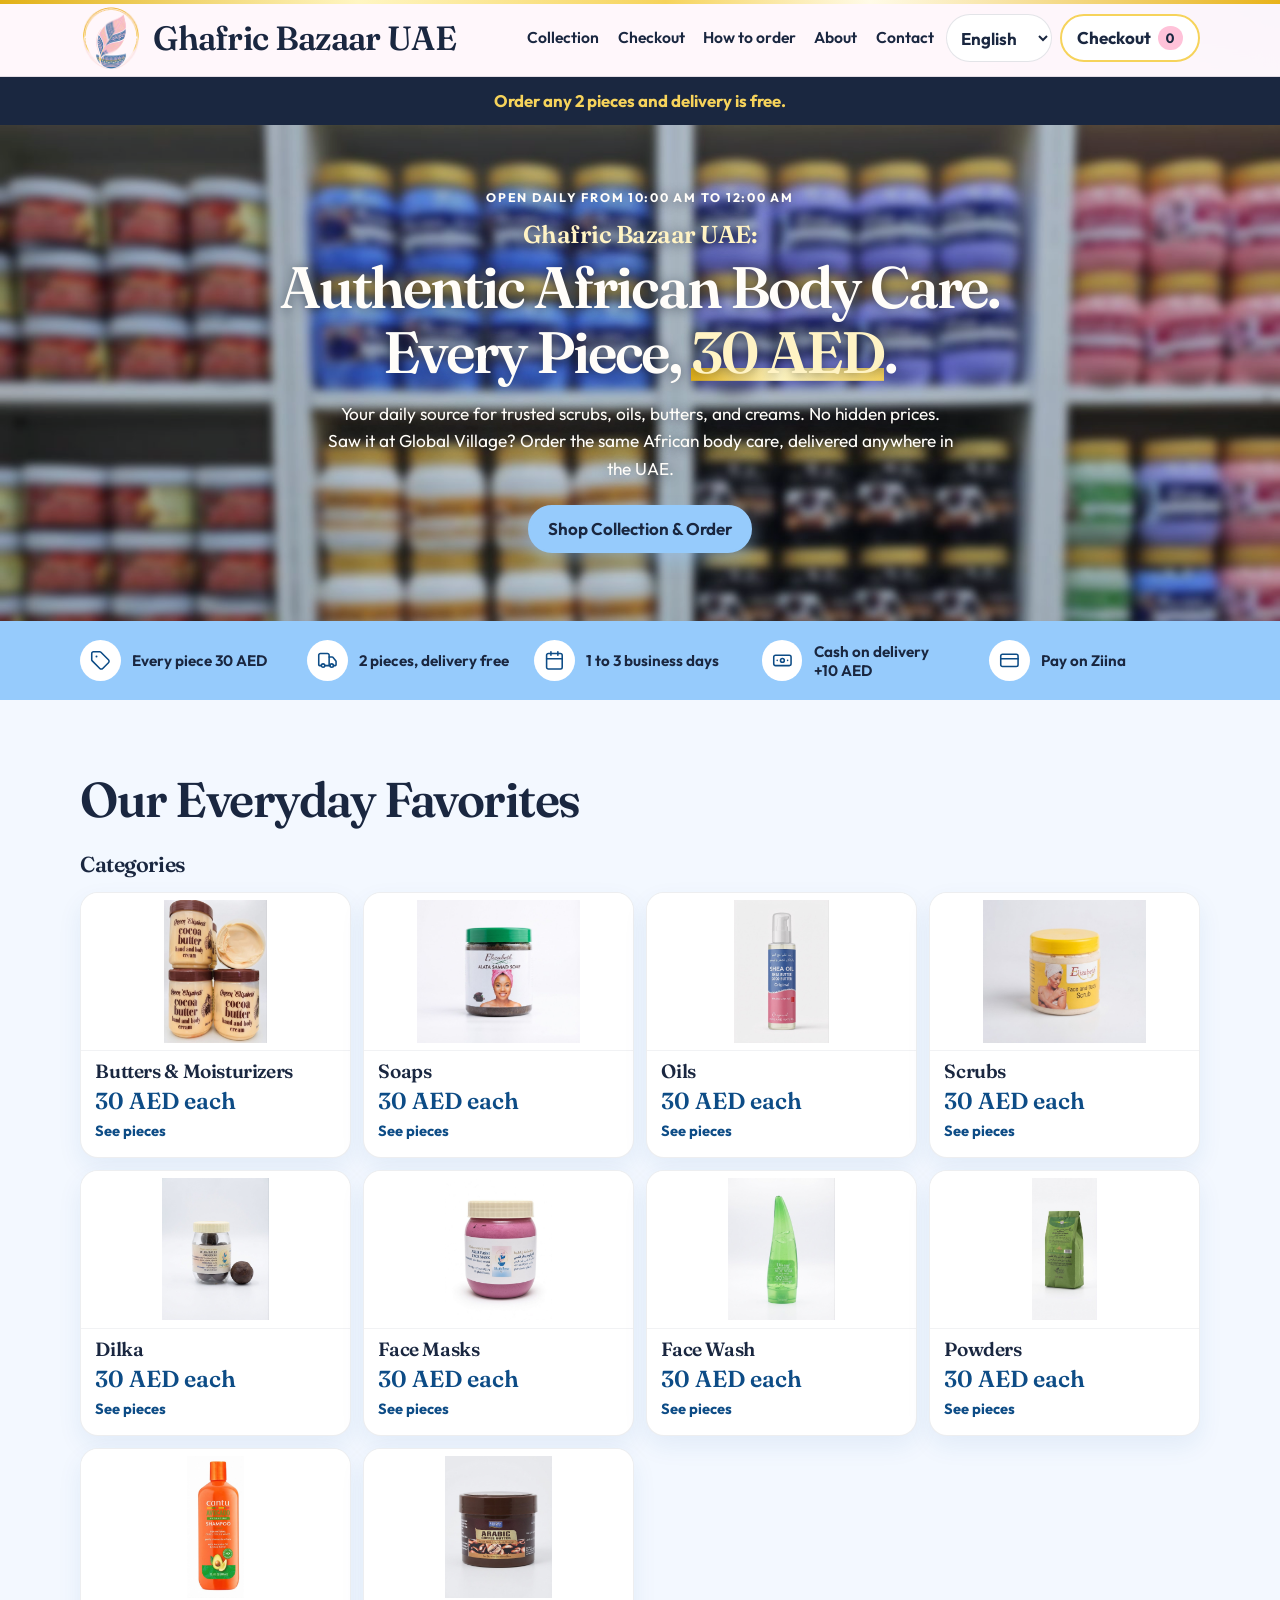
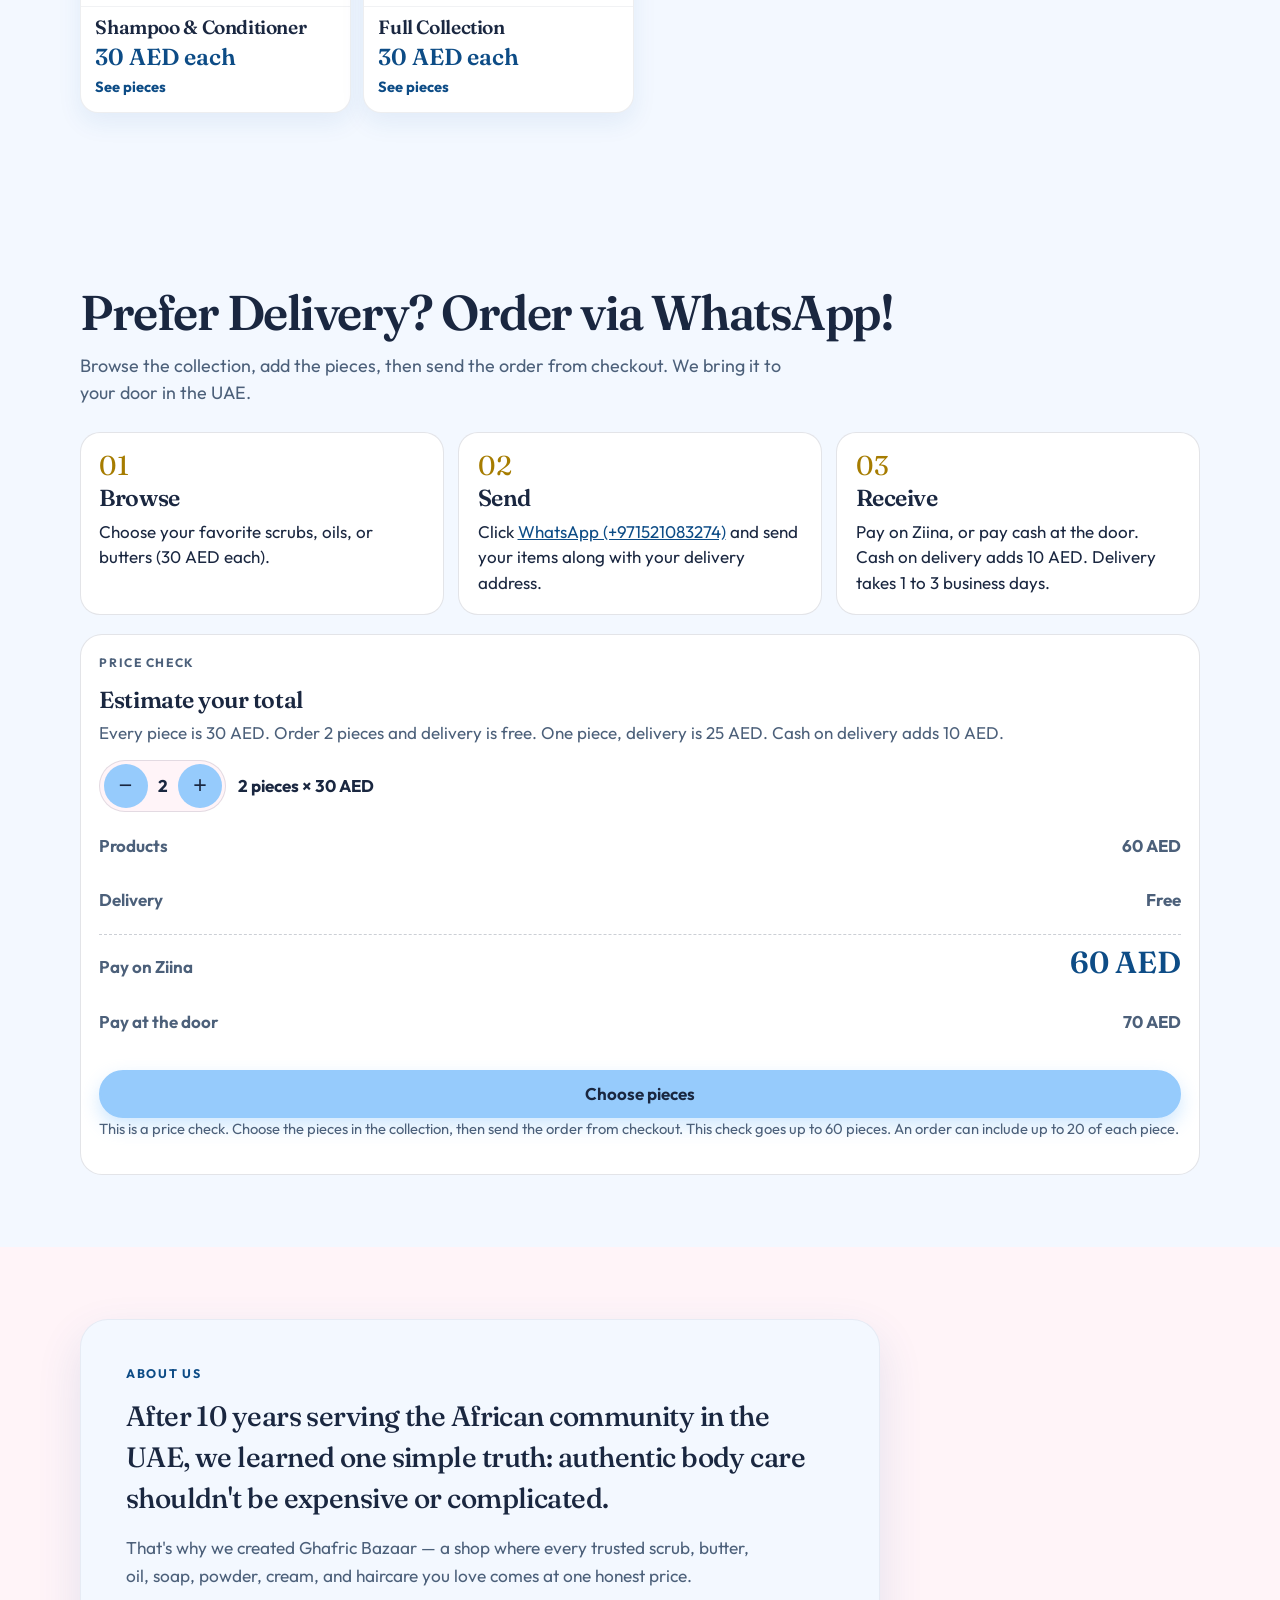
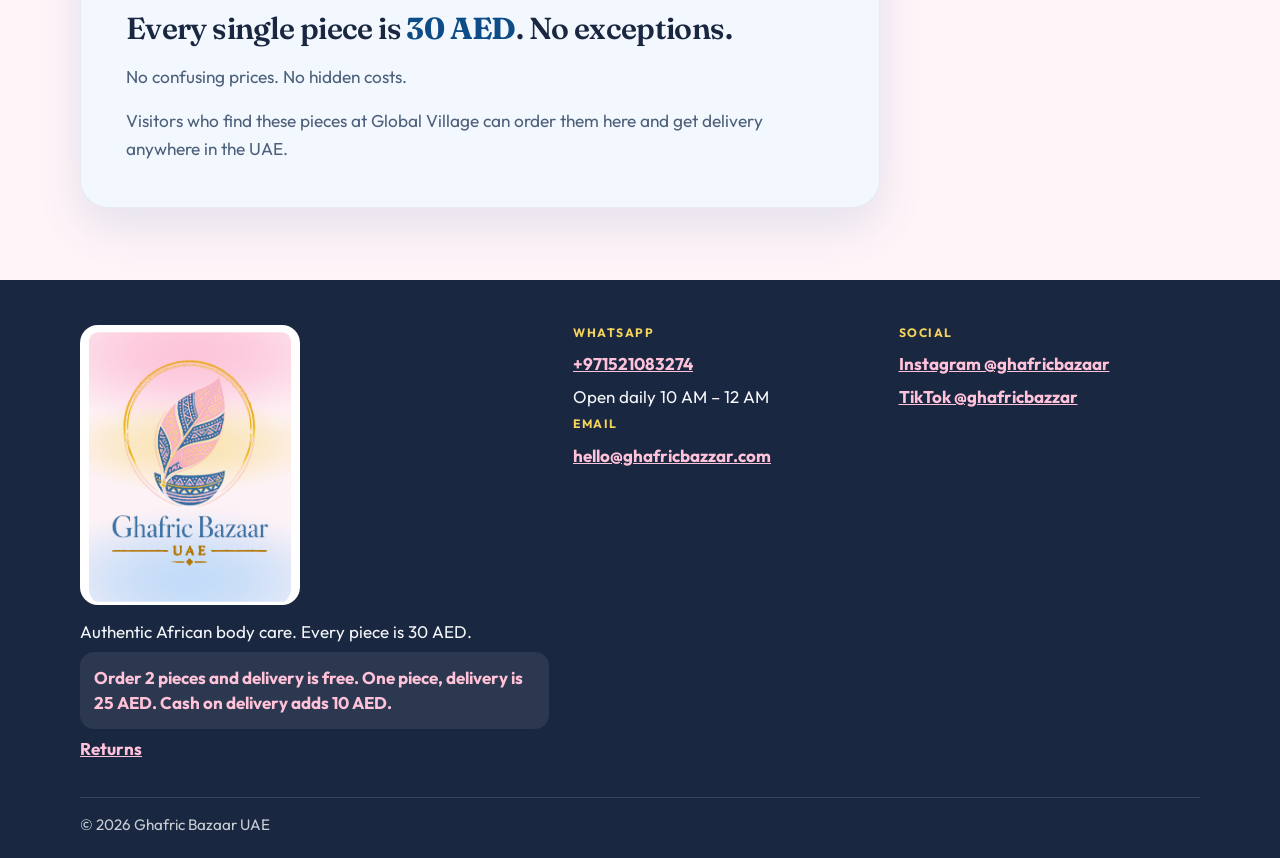
==== index.html @ b3d26deb "Make delivery free on two pieces so a second item is the easier order. Co-authored-by: Cursor <curso" ====
<!DOCTYPE html>
<html lang="en">
<head>
  <meta charset="utf-8">
  <meta name="viewport" content="width=device-width, initial-scale=1">
  <meta name="description" content="African shea, nila, and black soap in Dubai. The body care people look for at Global Village, delivered across the UAE. Every piece is 30 AED.">
  <meta name="robots" content="index, follow, max-image-preview:large">
  <meta name="geo.region" content="AE-DU">
  <meta name="geo.placename" content="Dubai">
  <meta name="theme-color" content="#ffc2d9">
  <meta name="format-detection" content="telephone=no">
  <meta property="og:title" content="Ghafric Bazaar UAE | African Body Care in Dubai · 30 AED">
  <meta property="og:description" content="African shea, nila, and black soap in Dubai. The body care people look for at Global Village, delivered across the UAE. Every piece is 30 AED.">
  <meta property="og:type" content="website">
  <meta property="og:url" content="https://ghafricbazzar.com/">
  <meta property="og:image" content="https://ghafricbazzar.com/images/logo-mark.png?v=5">
  <meta property="og:image:width" content="466">
  <meta property="og:image:height" content="512">
  <meta property="og:image:alt" content="Ghafric Bazaar UAE logo">
  <meta property="og:site_name" content="Ghafric Bazaar UAE">
  <meta property="og:locale" content="en_AE">
  <meta name="twitter:card" content="summary">
  <meta name="twitter:image" content="https://ghafricbazzar.com/images/logo-mark.png?v=5">
  <link rel="canonical" href="https://ghafricbazzar.com/">
  <link rel="alternate" hreflang="en" href="https://ghafricbazzar.com/">
  <link rel="alternate" hreflang="ar" href="https://ghafricbazzar.com/?lang=ar">
  <link rel="alternate" hreflang="am" href="https://ghafricbazzar.com/?lang=am">
  <link rel="alternate" hreflang="hi" href="https://ghafricbazzar.com/?lang=hi">
  <link rel="alternate" hreflang="ur" href="https://ghafricbazzar.com/?lang=ur">
  <link rel="alternate" hreflang="tl" href="https://ghafricbazzar.com/?lang=tl">
  <link rel="alternate" hreflang="x-default" href="https://ghafricbazzar.com/">
  <title>Ghafric Bazaar UAE | African Body Care in Dubai · 30 AED</title>
  <link rel="icon" href="images/logo-mark.png?v=5" type="image/png">
  <link rel="preconnect" href="https://fonts.googleapis.com">
  <link rel="preconnect" href="https://fonts.gstatic.com" crossorigin>
  <link href="https://fonts.googleapis.com/css2?family=Fraunces:opsz,wght@9..144,500;9..144,600;9..144,700&family=Outfit:wght@400;500;600;700&display=swap" rel="stylesheet">
  <link href="https://fonts.googleapis.com/css2?family=Noto+Naskh+Arabic:wght@500;600;700&family=Noto+Nastaliq+Urdu:wght@500;600;700&family=Noto+Sans+Arabic:wght@400;500;600;700&family=Noto+Sans+Devanagari:wght@400;500;600;700&family=Noto+Sans+Ethiopic:wght@400;500;600;700&display=swap" rel="stylesheet">
  <link rel="stylesheet" href="styles.css?v=theme45">
  <script type="application/ld+json">
  {
    "@context": "https://schema.org",
    "@type": "Store",
    "name": "Ghafric Bazaar UAE",
    "url": "https://ghafricbazzar.com/",
    "image": "https://ghafricbazzar.com/images/logo-mark.png",
    "logo": "https://ghafricbazzar.com/images/logo-mark.png",
    "priceRange": "30 AED",
    "paymentAccepted": "Ziina, Cash",
    "description": "African shea, nila, and black soap in Dubai. The body care people look for at Global Village, delivered across the UAE. Every piece is 30 AED. Online daily from 10:00 AM to 12:00 AM.",
    "telephone": "+971521083274",
    "email": "hello@ghafricbazzar.com",
    "currenciesAccepted": "AED",
    "areaServed": {
      "@type": "Country",
      "name": "United Arab Emirates"
    },
    "openingHoursSpecification": {
      "@type": "OpeningHoursSpecification",
      "dayOfWeek": ["Monday","Tuesday","Wednesday","Thursday","Friday","Saturday","Sunday"],
      "opens": "10:00",
      "closes": "23:59"
    },
    "sameAs": [
      "https://www.instagram.com/ghafricbazaar/",
      "https://www.tiktok.com/@ghafricbazzar"
    ],
    "makesOffer": [
      {
        "@type": "Offer",
        "itemOffered": { "@type": "Product", "name": "Aker Fassi Body Cream" },
        "price": "30",
        "priceCurrency": "AED"
      },
      {
        "@type": "Offer",
        "itemOffered": { "@type": "Product", "name": "Lavender Body Cream" },
        "price": "30",
        "priceCurrency": "AED"
      },
      {
        "@type": "Offer",
        "itemOffered": { "@type": "Product", "name": "Shea Butter White" },
        "price": "30",
        "priceCurrency": "AED"
      },
      {
        "@type": "Offer",
        "itemOffered": { "@type": "Product", "name": "Shea Butter Yellow" },
        "price": "30",
        "priceCurrency": "AED"
      },
      {
        "@type": "Offer",
        "itemOffered": { "@type": "Product", "name": "Care Shea Butter Hair Treatment Cream" },
        "price": "30",
        "priceCurrency": "AED"
      },
      {
        "@type": "Offer",
        "itemOffered": { "@type": "Product", "name": "Avocado Body Cream" },
        "price": "30",
        "priceCurrency": "AED"
      },
      {
        "@type": "Offer",
        "itemOffered": { "@type": "Product", "name": "Mango Body Cream" },
        "price": "30",
        "priceCurrency": "AED"
      },
      {
        "@type": "Offer",
        "itemOffered": { "@type": "Product", "name": "Papaya Body Cream" },
        "price": "30",
        "priceCurrency": "AED"
      },
      {
        "@type": "Offer",
        "itemOffered": { "@type": "Product", "name": "Vanilla Shea Body Cream" },
        "price": "30",
        "priceCurrency": "AED"
      },
      {
        "@type": "Offer",
        "itemOffered": { "@type": "Product", "name": "Cream with Milk" },
        "price": "30",
        "priceCurrency": "AED"
      },
      {
        "@type": "Offer",
        "itemOffered": { "@type": "Product", "name": "Sidr Body Cream" },
        "price": "30",
        "priceCurrency": "AED"
      },
      {
        "@type": "Offer",
        "itemOffered": { "@type": "Product", "name": "Sudanese Face and Body Cream" },
        "price": "30",
        "priceCurrency": "AED"
      },
      {
        "@type": "Offer",
        "itemOffered": { "@type": "Product", "name": "Shea Oil with Argan" },
        "price": "30",
        "priceCurrency": "AED"
      },
      {
        "@type": "Offer",
        "itemOffered": { "@type": "Product", "name": "Coffee Body Scrub" },
        "price": "30",
        "priceCurrency": "AED"
      },
      {
        "@type": "Offer",
        "itemOffered": { "@type": "Product", "name": "Nila Body Scrub" },
        "price": "30",
        "priceCurrency": "AED"
      },
      {
        "@type": "Offer",
        "itemOffered": { "@type": "Product", "name": "Aker Fassi Body Scrub" },
        "price": "30",
        "priceCurrency": "AED"
      },
      {
        "@type": "Offer",
        "itemOffered": { "@type": "Product", "name": "Moringa Body Scrub" },
        "price": "30",
        "priceCurrency": "AED"
      },
      {
        "@type": "Offer",
        "itemOffered": { "@type": "Product", "name": "Licorice Body Scrub" },
        "price": "30",
        "priceCurrency": "AED"
      },
      {
        "@type": "Offer",
        "itemOffered": { "@type": "Product", "name": "Chebe Moringa Hair Cream" },
        "price": "30",
        "priceCurrency": "AED"
      },
      {
        "@type": "Offer",
        "itemOffered": { "@type": "Product", "name": "Zenith Coconut Hair Food" },
        "price": "30",
        "priceCurrency": "AED"
      },
      {
        "@type": "Offer",
        "itemOffered": { "@type": "Product", "name": "Nila Powder" },
        "price": "30",
        "priceCurrency": "AED"
      },
      {
        "@type": "Offer",
        "itemOffered": { "@type": "Product", "name": "Dilka Balls Original" },
        "price": "30",
        "priceCurrency": "AED"
      },
      {
        "@type": "Offer",
        "itemOffered": { "@type": "Product", "name": "Dilka Balls Nila" },
        "price": "30",
        "priceCurrency": "AED"
      },
      {
        "@type": "Offer",
        "itemOffered": { "@type": "Product", "name": "Aker Fassi Face Mask" },
        "price": "30",
        "priceCurrency": "AED"
      },
      {
        "@type": "Offer",
        "itemOffered": { "@type": "Product", "name": "Moringa Face Mask" },
        "price": "30",
        "priceCurrency": "AED"
      },
      {
        "@type": "Offer",
        "itemOffered": { "@type": "Product", "name": "Disaar Aloe Vera Face Wash" },
        "price": "30",
        "priceCurrency": "AED"
      },
      {
        "@type": "Offer",
        "itemOffered": { "@type": "Product", "name": "Cantu for Kids Conditioning Detangler" },
        "price": "30",
        "priceCurrency": "AED"
      },
      {
        "@type": "Offer",
        "itemOffered": { "@type": "Product", "name": "Reborn Rose Cream" },
        "price": "30",
        "priceCurrency": "AED"
      },
      {
        "@type": "Offer",
        "itemOffered": { "@type": "Product", "name": "Queen Elisabeth Cocoa Butter Lotion" },
        "price": "30",
        "priceCurrency": "AED"
      },
      {
        "@type": "Offer",
        "itemOffered": { "@type": "Product", "name": "Queen Elisabeth Cocoa Butter Cream" },
        "price": "30",
        "priceCurrency": "AED"
      },
      {
        "@type": "Offer",
        "itemOffered": { "@type": "Product", "name": "Reborn Strawberry Cream" },
        "price": "30",
        "priceCurrency": "AED"
      },
      {
        "@type": "Offer",
        "itemOffered": { "@type": "Product", "name": "Reborn Cucumber Facial Scrub" },
        "price": "30",
        "priceCurrency": "AED"
      },
      {
        "@type": "Offer",
        "itemOffered": { "@type": "Product", "name": "Reborn Intensive Rose Cream" },
        "price": "30",
        "priceCurrency": "AED"
      },
      {
        "@type": "Offer",
        "itemOffered": { "@type": "Product", "name": "Reborn Arabic Coffee Butter" },
        "price": "30",
        "priceCurrency": "AED"
      },
      {
        "@type": "Offer",
        "itemOffered": { "@type": "Product", "name": "Elizabeth Face and Body Scrub" },
        "price": "30",
        "priceCurrency": "AED"
      },
      {
        "@type": "Offer",
        "itemOffered": { "@type": "Product", "name": "Elizabeth Scrub" },
        "price": "30",
        "priceCurrency": "AED"
      },
      {
        "@type": "Offer",
        "itemOffered": { "@type": "Product", "name": "Elizabeth Alata Samad Soap" },
        "price": "30",
        "priceCurrency": "AED"
      },
      {
        "@type": "Offer",
        "itemOffered": { "@type": "Product", "name": "Afrikan Herbal Soap" },
        "price": "30",
        "priceCurrency": "AED"
      },
      {
        "@type": "Offer",
        "itemOffered": { "@type": "Product", "name": "Cantu Shea Butter Flexible Hold Strengthening Styling Gel" },
        "price": "30",
        "priceCurrency": "AED"
      },
      {
        "@type": "Offer",
        "itemOffered": { "@type": "Product", "name": "Cantu Avocado Hydrating Shampoo" },
        "price": "30",
        "priceCurrency": "AED"
      },
      {
        "@type": "Offer",
        "itemOffered": { "@type": "Product", "name": "Mama Ghana Shea Oil Original" },
        "price": "30",
        "priceCurrency": "AED"
      },
      {
        "@type": "Offer",
        "itemOffered": { "@type": "Product", "name": "Ghafric Frankincense Oil" },
        "price": "30",
        "priceCurrency": "AED"
      },
      {
        "@type": "Offer",
        "itemOffered": { "@type": "Product", "name": "Yashami Snail Hair Oil" },
        "price": "30",
        "priceCurrency": "AED"
      },
      {
        "@type": "Offer",
        "itemOffered": { "@type": "Product", "name": "Clere Rich Moisture Body Crème" },
        "price": "30",
        "priceCurrency": "AED"
      },
      {
        "@type": "Offer",
        "itemOffered": { "@type": "Product", "name": "Clere Repairing Body Crème Berries & Cream" },
        "price": "30",
        "priceCurrency": "AED"
      },
      {
        "@type": "Offer",
        "itemOffered": { "@type": "Product", "name": "Clere Vanilla Honey Cream" },
        "price": "30",
        "priceCurrency": "AED"
      },
      {
        "@type": "Offer",
        "itemOffered": { "@type": "Product", "name": "Clere Nourishing Cocoa Butter Crème" },
        "price": "30",
        "priceCurrency": "AED"
      },
      {
        "@type": "Offer",
        "itemOffered": { "@type": "Product", "name": "Clere Repairing Vanilla Honey Crème" },
        "price": "30",
        "priceCurrency": "AED"
      },
      {
        "@type": "Offer",
        "itemOffered": { "@type": "Product", "name": "Clere Tropical Coconut Body Lotion" },
        "price": "30",
        "priceCurrency": "AED"
      },
      {
        "@type": "Offer",
        "itemOffered": { "@type": "Product", "name": "RDL Papaya Hand & Body Lotion" },
        "price": "30",
        "priceCurrency": "AED"
      },
      {
        "@type": "Offer",
        "itemOffered": { "@type": "Product", "name": "La Fresh Rose Water with Glycerin" },
        "price": "30",
        "priceCurrency": "AED"
      },
      {
        "@type": "Offer",
        "itemOffered": { "@type": "Product", "name": "Clere Cocoa Butter Hand & Body Lotion" },
        "price": "30",
        "priceCurrency": "AED"
      },
      {
        "@type": "Offer",
        "itemOffered": { "@type": "Product", "name": "Clere Lanolin & Glycerine Body Lotion" },
        "price": "30",
        "priceCurrency": "AED"
      },
      {
        "@type": "Offer",
        "itemOffered": { "@type": "Product", "name": "Clere Nourishing Lanolin & Glycerine Crème" },
        "price": "30",
        "priceCurrency": "AED"
      },
      {
        "@type": "Offer",
        "itemOffered": { "@type": "Product", "name": "Moroccan Al Teen Natural Clay" },
        "price": "30",
        "priceCurrency": "AED"
      },
      {
        "@type": "Offer",
        "itemOffered": { "@type": "Product", "name": "DAX Pomade" },
        "price": "30",
        "priceCurrency": "AED"
      },
      {
        "@type": "Offer",
        "itemOffered": { "@type": "Product", "name": "La Fresh Anti-Dandruff Hair Cream" },
        "price": "30",
        "priceCurrency": "AED"
      },
      {
        "@type": "Offer",
        "itemOffered": { "@type": "Product", "name": "St. Dalfour Gluta Sunscreen Cream" },
        "price": "30",
        "priceCurrency": "AED"
      },
      {
        "@type": "Offer",
        "itemOffered": { "@type": "Product", "name": "St. Dalfour Beauty Whitening" },
        "price": "30",
        "priceCurrency": "AED"
      },
      {
        "@type": "Offer",
        "itemOffered": { "@type": "Product", "name": "Debbitone Honey Black Soap" },
        "price": "30",
        "priceCurrency": "AED"
      },
      {
        "@type": "Offer",
        "itemOffered": { "@type": "Product", "name": "Debbitone Lavender Black Soap" },
        "price": "30",
        "priceCurrency": "AED"
      },
      {
        "@type": "Offer",
        "itemOffered": { "@type": "Product", "name": "Debbitone Charcoal Face and Body Soap" },
        "price": "30",
        "priceCurrency": "AED"
      },
      {
        "@type": "Offer",
        "itemOffered": { "@type": "Product", "name": "Nubian Heritage African Black Soap" },
        "price": "30",
        "priceCurrency": "AED"
      },
      {
        "@type": "Offer",
        "itemOffered": { "@type": "Product", "name": "Washami Argan Hair Oil" },
        "price": "30",
        "priceCurrency": "AED"
      },
      {
        "@type": "Offer",
        "itemOffered": { "@type": "Product", "name": "Washami Olive Hair Oil" },
        "price": "30",
        "priceCurrency": "AED"
      },
      {
        "@type": "Offer",
        "itemOffered": { "@type": "Product", "name": "Ala Tar Afghan Hair Oil" },
        "price": "30",
        "priceCurrency": "AED"
      },
      {
        "@type": "Offer",
        "itemOffered": { "@type": "Product", "name": "Amalico Chebe Hair Shampoo" },
        "price": "30",
        "priceCurrency": "AED"
      },
      {
        "@type": "Offer",
        "itemOffered": { "@type": "Product", "name": "Amalico Chebe Conditioner" },
        "price": "30",
        "priceCurrency": "AED"
      },
      {
        "@type": "Offer",
        "itemOffered": { "@type": "Product", "name": "Amalico Chebe Hair Treatment Mask" },
        "price": "30",
        "priceCurrency": "AED"
      },
      {
        "@type": "Offer",
        "itemOffered": { "@type": "Product", "name": "Amalico Chebe Rosemary Shampoo" },
        "price": "30",
        "priceCurrency": "AED"
      },
      {
        "@type": "Offer",
        "itemOffered": { "@type": "Product", "name": "Amalico Chebe Rosemary Conditioner" },
        "price": "30",
        "priceCurrency": "AED"
      },
      {
        "@type": "Offer",
        "itemOffered": { "@type": "Product", "name": "Amalico Chebe Avocado Shampoo" },
        "price": "30",
        "priceCurrency": "AED"
      },
      {
        "@type": "Offer",
        "itemOffered": { "@type": "Product", "name": "Amalico Chebe Avocado Hair Cream" },
        "price": "30",
        "priceCurrency": "AED"
      },
      {
        "@type": "Offer",
        "itemOffered": { "@type": "Product", "name": "Washami Keratin Hair Mask" },
        "price": "30",
        "priceCurrency": "AED"
      },
      {
        "@type": "Offer",
        "itemOffered": { "@type": "Product", "name": "Mielle Rosemary Mint Strengthening Hair Masque" },
        "price": "30",
        "priceCurrency": "AED"
      },
      {
        "@type": "Offer",
        "itemOffered": { "@type": "Product", "name": "Ala Tar Afghan Hair Mask" },
        "price": "30",
        "priceCurrency": "AED"
      },
      {
        "@type": "Offer",
        "itemOffered": { "@type": "Product", "name": "Ala Tar Afghan Hair Conditioner" },
        "price": "30",
        "priceCurrency": "AED"
      },
      {
        "@type": "Offer",
        "itemOffered": { "@type": "Product", "name": "Ala Tar Afghan Hair Shampoo" },
        "price": "30",
        "priceCurrency": "AED"
      },
      {
        "@type": "Offer",
        "itemOffered": { "@type": "Product", "name": "Care Shea Butter Nourishing Shampoo" },
        "price": "30",
        "priceCurrency": "AED"
      },
      {
        "@type": "Offer",
        "itemOffered": { "@type": "Product", "name": "Cocoa Butter Original" },
        "price": "30",
        "priceCurrency": "AED"
      },
      {
        "@type": "Offer",
        "itemOffered": { "@type": "Product", "name": "Nila Soap" },
        "price": "30",
        "priceCurrency": "AED"
      },
      {
        "@type": "Offer",
        "itemOffered": { "@type": "Product", "name": "Turmeric Soap" },
        "price": "30",
        "priceCurrency": "AED"
      },
      {
        "@type": "Offer",
        "itemOffered": { "@type": "Product", "name": "Moroccan Soap Original" },
        "price": "30",
        "priceCurrency": "AED"
      },
      {
        "@type": "Offer",
        "itemOffered": { "@type": "Product", "name": "Moroccan Soap Nila" },
        "price": "30",
        "priceCurrency": "AED"
      },
      {
        "@type": "Offer",
        "itemOffered": { "@type": "Product", "name": "Moroccan Soap Aker Fassi" },
        "price": "30",
        "priceCurrency": "AED"
      },
      {
        "@type": "Offer",
        "itemOffered": { "@type": "Product", "name": "Moroccan Soap Charcoal" },
        "price": "30",
        "priceCurrency": "AED"
      },
      {
        "@type": "Offer",
        "itemOffered": { "@type": "Product", "name": "African Black Soap Bar" },
        "price": "30",
        "priceCurrency": "AED"
      },
      {
        "@type": "Offer",
        "itemOffered": { "@type": "Product", "name": "African Black Soap Paste" },
        "price": "30",
        "priceCurrency": "AED"
      },
      {
        "@type": "Offer",
        "itemOffered": { "@type": "Product", "name": "African Black Soap Aker Fassi" },
        "price": "30",
        "priceCurrency": "AED"
      },
      {
        "@type": "Offer",
        "itemOffered": { "@type": "Product", "name": "African Black Soap Nila" },
        "price": "30",
        "priceCurrency": "AED"
      },
      {
        "@type": "Offer",
        "itemOffered": { "@type": "Product", "name": "Coffee Scrub Soap" },
        "price": "30",
        "priceCurrency": "AED"
      },
      {
        "@type": "Offer",
        "itemOffered": { "@type": "Product", "name": "African Net Sponge" },
        "price": "30",
        "priceCurrency": "AED"
      },
      {
        "@type": "Offer",
        "itemOffered": { "@type": "Product", "name": "Shea Oil" },
        "price": "30",
        "priceCurrency": "AED"
      },
      {
        "@type": "Offer",
        "itemOffered": { "@type": "Product", "name": "Shea Serum Oil" },
        "price": "30",
        "priceCurrency": "AED"
      },
      {
        "@type": "Offer",
        "itemOffered": { "@type": "Product", "name": "Argan Serum Oil" },
        "price": "30",
        "priceCurrency": "AED"
      },
      {
        "@type": "Offer",
        "itemOffered": { "@type": "Product", "name": "Romance Serum Oil" },
        "price": "30",
        "priceCurrency": "AED"
      },
      {
        "@type": "Offer",
        "itemOffered": { "@type": "Product", "name": "Frankincense Serum Oil" },
        "price": "30",
        "priceCurrency": "AED"
      },
      {
        "@type": "Offer",
        "itemOffered": { "@type": "Product", "name": "Super Hair Growth Oil" },
        "price": "30",
        "priceCurrency": "AED"
      },
      {
        "@type": "Offer",
        "itemOffered": { "@type": "Product", "name": "Argan Shea Hot Hair Oil" },
        "price": "30",
        "priceCurrency": "AED"
      },
      {
        "@type": "Offer",
        "itemOffered": { "@type": "Product", "name": "Berries and Shea Hot Hair Oil" },
        "price": "30",
        "priceCurrency": "AED"
      },
      {
        "@type": "Offer",
        "itemOffered": { "@type": "Product", "name": "Aloe Vera Sidr Hot Hair Oil" },
        "price": "30",
        "priceCurrency": "AED"
      },
      {
        "@type": "Offer",
        "itemOffered": { "@type": "Product", "name": "Frankincense and Shea Hot Hair Oil" },
        "price": "30",
        "priceCurrency": "AED"
      },
      {
        "@type": "Offer",
        "itemOffered": { "@type": "Product", "name": "Gold Scrub" },
        "price": "30",
        "priceCurrency": "AED"
      },
      {
        "@type": "Offer",
        "itemOffered": { "@type": "Product", "name": "Carrot Body Scrub" },
        "price": "30",
        "priceCurrency": "AED"
      },
      {
        "@type": "Offer",
        "itemOffered": { "@type": "Product", "name": "Turmeric Body Scrub" },
        "price": "30",
        "priceCurrency": "AED"
      },
      {
        "@type": "Offer",
        "itemOffered": { "@type": "Product", "name": "Dilka Balls Akar Fassi" },
        "price": "30",
        "priceCurrency": "AED"
      },
      {
        "@type": "Offer",
        "itemOffered": { "@type": "Product", "name": "Fruit Dilka Scrub" },
        "price": "30",
        "priceCurrency": "AED"
      },
      {
        "@type": "Offer",
        "itemOffered": { "@type": "Product", "name": "Nila Face Mask" },
        "price": "30",
        "priceCurrency": "AED"
      },
      {
        "@type": "Offer",
        "itemOffered": { "@type": "Product", "name": "Turmeric Face Mask" },
        "price": "30",
        "priceCurrency": "AED"
      },
      {
        "@type": "Offer",
        "itemOffered": { "@type": "Product", "name": "Aker Fassi Powder" },
        "price": "30",
        "priceCurrency": "AED"
      },
      {
        "@type": "Offer",
        "itemOffered": { "@type": "Product", "name": "Akpi Powder" },
        "price": "30",
        "priceCurrency": "AED"
      },
      {
        "@type": "Offer",
        "itemOffered": { "@type": "Product", "name": "Chebe Powder" },
        "price": "30",
        "priceCurrency": "AED"
      },
      {
        "@type": "Offer",
        "itemOffered": { "@type": "Product", "name": "Akpi Seeds" },
        "price": "30",
        "priceCurrency": "AED"
      },
      {
        "@type": "Offer",
        "itemOffered": { "@type": "Product", "name": "Chebe Shea Butter Hair Mask" },
        "price": "30",
        "priceCurrency": "AED"
      }
    ]
  }
  </script>
  <script type="application/ld+json">
  {
    "@context": "https://schema.org",
    "@type": "WebSite",
    "name": "Ghafric Bazaar UAE",
    "url": "https://ghafricbazzar.com/",
    "description": "African shea, nila, and black soap in Dubai. The body care people look for at Global Village, delivered across the UAE. Every piece is 30 AED.",
    "inLanguage": "en",
    "publisher": {
      "@type": "Organization",
      "name": "Ghafric Bazaar UAE",
      "url": "https://ghafricbazzar.com/",
      "logo": "https://ghafricbazzar.com/images/logo-mark.png",
      "sameAs": [
        "https://www.instagram.com/ghafricbazaar/",
        "https://www.tiktok.com/@ghafricbazzar"
      ]
    }
  }
  </script>
  <script type="application/ld+json">
  {
    "@context": "https://schema.org",
    "@type": "FAQPage",
    "mainEntity": [
      {
        "@type": "Question",
        "name": "Where can I order the African body care people look for at Global Village?",
        "acceptedAnswer": {
          "@type": "Answer",
          "text": "Ghafric Bazaar UAE delivers shea, nila, scrubs, soaps, and creams across the UAE. Every piece is 30 AED. Order on WhatsApp at +971 52 108 3274 or email hello@ghafricbazzar.com."
        }
      },
      {
        "@type": "Question",
        "name": "How much is delivery in Dubai and the UAE?",
        "acceptedAnswer": {
          "@type": "Answer",
          "text": "Order 2 pieces and delivery is free. One piece, delivery is 25 AED and takes 1 to 3 business days. Cash on delivery adds 10 AED."
        }
      },
      {
        "@type": "Question",
        "name": "What time does Ghafric Bazaar take orders?",
        "acceptedAnswer": {
          "@type": "Answer",
          "text": "Orders are open daily from 10:00 AM to 12:00 AM, UAE time."
        }
      }
    ]
  }
  </script>
</head>
<body>
  <a class="skip" href="#main">Skip to content</a>

  <svg class="sprite" aria-hidden="true">
    <symbol id="i-wa" viewBox="0 0 24 24">
      <path fill="currentColor" d="M12.04 2C6.58 2 2.15 6.4 2.15 11.83c0 1.74.46 3.44 1.34 4.94L2 22l5.39-1.4a10 10 0 0 0 4.65 1.18h.01c5.46 0 9.89-4.4 9.89-9.84C21.94 6.4 17.5 2 12.04 2zm5.76 14.56c-.24.68-1.4 1.3-1.94 1.38-.5.08-1.12.11-1.8-.11-.42-.14-.95-.31-1.64-.6-2.88-1.24-4.76-4.14-4.9-4.33-.14-.2-1.16-1.54-1.16-2.94s.73-2.08 1-2.37c.24-.28.64-.41 1.02-.41.12 0 .23 0 .33.01.3.01.45.03.65.5.24.58.82 2 .89 2.15.07.14.12.32.02.5-.09.2-.14.32-.28.49-.14.16-.29.37-.42.49-.14.14-.28.29-.12.55.16.26.7 1.15 1.5 1.86 1.03.92 1.9 1.2 2.18 1.34.28.14.44.12.6-.07.16-.2.7-.81.88-1.09.19-.28.37-.23.62-.14.26.09 1.62.76 1.9.9.28.14.46.2.53.32.07.12.07.68-.17 1.36z"/>
    </symbol>
    <symbol id="i-tag" viewBox="0 0 24 24">
      <path d="M12.6 2.6A2 2 0 0 0 11.2 2H4a2 2 0 0 0-2 2v7.2a2 2 0 0 0 .6 1.4l8.7 8.7a2.4 2.4 0 0 0 3.4 0l6.6-6.6a2.4 2.4 0 0 0 0-3.4z"/>
      <circle cx="7.5" cy="7.5" r="1.15" fill="currentColor" stroke="none"/>
    </symbol>
    <symbol id="i-truck" viewBox="0 0 24 24">
      <path d="M14 18V6a2 2 0 0 0-2-2H4a2 2 0 0 0-2 2v11a1 1 0 0 0 1 1h2"/>
      <path d="M15 18H9"/>
      <path d="M19 18h2a1 1 0 0 0 1-1v-3.7a1 1 0 0 0-.2-.6l-3.5-4.4A1 1 0 0 0 17.5 8H14"/>
      <circle cx="17" cy="18" r="2"/>
      <circle cx="7" cy="18" r="2"/>
    </symbol>
    <symbol id="i-calendar" viewBox="0 0 24 24">
      <rect x="3" y="4" width="18" height="18" rx="2"/>
      <path d="M3 10h18M8 2v4M16 2v4"/>
    </symbol>
    <symbol id="i-cash" viewBox="0 0 24 24">
      <rect x="2" y="6" width="20" height="12" rx="2"/>
      <circle cx="12" cy="12" r="2.2"/>
      <path d="M6 12h.01M18 12h.01"/>
    </symbol>
    <symbol id="i-card" viewBox="0 0 24 24">
      <rect x="2" y="5" width="20" height="14" rx="2"/>
      <path d="M2 10h20"/>
    </symbol>
  </svg>

  <header class="site-header" id="top">
    <button class="nav-backdrop" type="button" aria-label="Close"></button>
    <div class="header__inner wrap">
      <a class="logo" href="#top">
        <img class="logo__mark" src="images/logo-mark.png?v=5" alt="" width="62" height="62">
        <span class="logo__name">Ghafric Bazaar UAE</span>
      </a>
      <nav class="nav" id="site-nav" aria-label="Primary">
        <a href="#favorites">Collection</a>
        <a href="checkout.html">Checkout</a>
        <a href="#order">How to order</a>
        <a href="#about">About</a>
        <a href="#contact">Contact</a>
      </nav>
      <button class="nav-toggle" type="button" aria-expanded="false" aria-controls="site-nav">
        <span class="nav-toggle__bars" aria-hidden="true"></span>
        <span class="nav-toggle__label">Menu</span>
      </button>
      <div class="header__actions">
        <label class="lang">
          <select class="lang__select" id="lang-select" aria-label="Language">
            <option value="en">English</option>
            <option value="ar">العربية</option>
            <option value="am">አማርኛ</option>
            <option value="hi">हिन्दी</option>
            <option value="ur">اردو</option>
            <option value="tl">Tagalog</option>
          </select>
        </label>
        <a class="cart-link" href="checkout.html" data-aria-lock>
          <span class="cart-link__label">Checkout</span>
          <span class="cart-link__count" id="cart-count">0</span>
        </a>
      </div>
    </div>
    <p class="sr-only" id="cart-live" aria-live="polite"></p>
  </header>

  <main id="main">
    <p class="offer-band">Order any 2 pieces and delivery is free.</p>
    <section class="hero" aria-labelledby="hero-title">
      <div class="hero__photo" aria-hidden="true">
        <img src="images/hero-shelf.jpg?v=3" alt="" width="1800" height="750">
      </div>
      <div class="wrap hero__grid">
        <div class="hero__copy">
          <p class="eyebrow">Open daily from 10:00 AM to 12:00 AM</p>
          <h1 id="hero-title">
            <span class="h1-kicker">Ghafric Bazaar UAE:</span>
            <span class="h1-line">Authentic African Body Care.</span>
            <span class="h1-price" data-i18n-html="hero.price">Every Piece, <em>30 AED</em>.</span>
          </h1>
          <p class="lede">Your daily source for trusted scrubs, oils, butters, and creams. No hidden prices.</p>
          <p class="lede">Saw it at Global Village? Order the same African body care, delivered anywhere in the UAE.</p>
          <div class="hero__actions">
            <a class="btn btn--primary" href="#favorites">Shop Collection &amp; Order</a>
          </div>
        </div>
      </div>
    </section>

    <section class="features" aria-labelledby="features-title">
      <h2 class="sr-only" id="features-title">Prices and payment</h2>
      <ul class="features__list wrap">
        <li class="feature">
          <span class="feature__mark" aria-hidden="true"><svg class="icon"><use href="#i-tag"></use></svg></span>
          <span>Every piece 30 AED</span>
        </li>
        <li class="feature">
          <span class="feature__mark" aria-hidden="true"><svg class="icon"><use href="#i-truck"></use></svg></span>
          <span>2 pieces, delivery free</span>
        </li>
        <li class="feature">
          <span class="feature__mark" aria-hidden="true"><svg class="icon"><use href="#i-calendar"></use></svg></span>
          <span>1 to 3 business days</span>
        </li>
        <li class="feature">
          <span class="feature__mark" aria-hidden="true"><svg class="icon"><use href="#i-cash"></use></svg></span>
          <span>Cash on delivery +10 AED</span>
        </li>
        <li class="feature">
          <span class="feature__mark" aria-hidden="true"><svg class="icon"><use href="#i-card"></use></svg></span>
          <span>Pay on Ziina</span>
        </li>
      </ul>
    </section>

    <section class="section section--paper" id="favorites" aria-labelledby="favorites-title">
      <div class="wrap">
        <header class="section__head">
          <h2 id="favorites-title">Our Everyday Favorites</h2>
        </header>
        <h3 class="cats__title">Categories</h3>
        <ul class="categories" id="category-list">
          <li>
            <a href="category.html?c=butters">
              <span class="cat__cover"><img loading="lazy" src="images/queen-elisabeth-cocoa-butter-cream.jpg" alt="" width="800" height="800"></span>
              <span class="cat__name">Butters &amp; Moisturizers</span>
              <span class="cat__price">30 AED each</span>
              <span class="cat__order">See pieces</span>
            </a>
          </li>
          <li>
            <a href="category.html?c=soaps">
              <span class="cat__cover"><img loading="lazy" src="images/elizabeth-alata-samad-soap.png" alt="" width="800" height="1000"></span>
              <span class="cat__name">Soaps</span>
              <span class="cat__price">30 AED each</span>
              <span class="cat__order">See pieces</span>
            </a>
          </li>
          <li>
            <a href="category.html?c=oils">
              <span class="cat__cover"><img loading="lazy" src="images/mama-ghana-shea-oil-original.png" alt="" width="800" height="1000"></span>
              <span class="cat__name">Oils</span>
              <span class="cat__price">30 AED each</span>
              <span class="cat__order">See pieces</span>
            </a>
          </li>
          <li>
            <a href="category.html?c=scrubs">
              <span class="cat__cover"><img loading="lazy" src="images/elizabeth-face-and-body-scrub.png" alt="" width="800" height="1000"></span>
              <span class="cat__name">Scrubs</span>
              <span class="cat__price">30 AED each</span>
              <span class="cat__order">See pieces</span>
            </a>
          </li>
          <li>
            <a href="category.html?c=dilka">
              <span class="cat__cover"><img loading="lazy" src="images/dilka-balls-original.jpg" alt="" width="800" height="1000"></span>
              <span class="cat__name">Dilka</span>
              <span class="cat__price">30 AED each</span>
              <span class="cat__order">See pieces</span>
            </a>
          </li>
          <li>
            <a href="category.html?c=masks">
              <span class="cat__cover"><img loading="lazy" src="images/aker-fassi-face-mask.jpg" alt="" width="800" height="1000"></span>
              <span class="cat__name">Face Masks</span>
              <span class="cat__price">30 AED each</span>
              <span class="cat__order">See pieces</span>
            </a>
          </li>
          <li>
            <a href="category.html?c=facewash">
              <span class="cat__cover"><img loading="lazy" src="images/aloe-vera-face-wash.jpg" alt="" width="800" height="1000"></span>
              <span class="cat__name">Face Wash</span>
              <span class="cat__price">30 AED each</span>
              <span class="cat__order">See pieces</span>
            </a>
          </li>
          <li>
            <a href="category.html?c=powders">
              <span class="cat__cover"><img loading="lazy" src="images/moroccan-al-teen-clay.png" alt="" width="800" height="1000"></span>
              <span class="cat__name">Powders</span>
              <span class="cat__price">30 AED each</span>
              <span class="cat__order">See pieces</span>
            </a>
          </li>
          <li>
            <a href="category.html?c=shampoo">
              <span class="cat__cover"><img loading="lazy" src="images/cantu-avocado-hydrating-shampoo.png" alt="" width="800" height="1000"></span>
              <span class="cat__name">Shampoo &amp; Conditioner</span>
              <span class="cat__price">30 AED each</span>
              <span class="cat__order">See pieces</span>
            </a>
          </li>
          <li>
            <a href="category.html">
              <span class="cat__cover"><img loading="lazy" src="images/reborn-arabic-coffee-butter.png" alt="" width="800" height="1000"></span>
              <span class="cat__name">Full Collection</span>
              <span class="cat__price">30 AED each</span>
              <span class="cat__order">See pieces</span>
            </a>
          </li>
        </ul>
      </div>
    </section>

    <section class="section section--paper" id="order" aria-labelledby="order-title">
      <div class="wrap">
        <h2 id="order-title">Prefer Delivery? Order via WhatsApp!</h2>
        <p class="order-intro">Browse the collection, add the pieces, then send the order from checkout. We bring it to your door in the UAE.</p>
        <ol class="steps">
          <li>
            <span class="steps__num">01</span>
            <h3>Browse</h3>
            <p>Choose your favorite scrubs, oils, or butters (30 AED each).</p>
          </li>
          <li>
            <span class="steps__num">02</span>
            <h3>Send</h3>
            <p data-i18n-html="step.send">Click <a href="checkout.html">WhatsApp (+971521083274)</a> and send your items along with your delivery address.</p>
          </li>
          <li>
            <span class="steps__num">03</span>
            <h3>Receive</h3>
            <p>Pay on Ziina, or pay cash at the door. Cash on delivery adds 10 AED. Delivery takes 1 to 3 business days.</p>
          </li>
        </ol>

        <div class="order-grid">
          <div class="panel estimator">
            <p class="panel__kicker">Price check</p>
            <h3>Estimate your total</h3>
            <p>Every piece is 30 AED. Order 2 pieces and delivery is free. One piece, delivery is 25 AED. Cash on delivery adds 10 AED.</p>
            <div class="estimator__qty">
              <div class="stepper" role="group" aria-label="Number of pieces">
                <button type="button" id="qty-dec" aria-label="Remove one piece">−</button>
                <span id="qty" class="stepper__value">2</span>
                <button type="button" id="qty-inc" aria-label="Add one piece">+</button>
              </div>
              <p class="estimator__math"><span id="qty-copy">2</span> <span id="qty-word">pieces</span> <span class="estimator__times">× 30 AED</span></p>
            </div>
            <p class="estimator__line"><span>Products</span> <strong id="product-total">60 AED</strong></p>
            <p class="estimator__line"><span>Delivery</span> <strong id="estimator-delivery">Free</strong></p>
            <p class="estimator__line estimator__line--grand" aria-live="polite"><span>Pay on Ziina</span> <strong id="grand-total">60 AED</strong></p>
            <p class="estimator__line"><span>Pay at the door</span> <strong id="door-total">70 AED</strong></p>
            <a class="btn btn--primary btn--block" id="estimator-order" href="category.html">
              <span>Choose pieces</span>
            </a>
            <p class="hint">This is a price check. Choose the pieces in the collection, then send the order from checkout. This check goes up to 60 pieces. An order can include up to 20 of each piece.</p>
          </div>
        </div>
      </div>
    </section>

    <section class="section" id="about" aria-labelledby="about-title">
      <div class="wrap">
        <article class="about-card">
          <h2 class="eyebrow" id="about-title">About us</h2>
          <p class="about__lead">After 10 years serving the African community in the UAE, we learned one simple truth: authentic body care shouldn't be expensive or complicated.</p>
          <p class="about__body">That's why we created Ghafric Bazaar — a shop where every trusted scrub, butter, oil, soap, powder, cream, and haircare you love comes at one honest price.</p>
          <p class="about__price" data-i18n-html="about.price">Every single piece is <strong>30 AED</strong>. No exceptions.</p>
          <p class="about__close">No confusing prices. No hidden costs.</p>
          <p class="about__body">Visitors who find these pieces at Global Village can order them here and get delivery anywhere in the UAE.</p>
        </article>
      </div>
    </section>

  </main>

  <footer class="footer" id="contact">
    <div class="wrap footer__grid">
      <div>
        <img class="footer__logo" src="images/logo.png?v=8" alt="Ghafric Bazaar UAE" width="220" height="288">
        <p>Authentic African body care. Every piece is 30 AED.</p>
        <p class="notice">Order 2 pieces and delivery is free. One piece, delivery is 25 AED. Cash on delivery adds 10 AED.</p>
        <p><a href="returns.html">Returns</a></p>
      </div>
      <div>
        <h2>WhatsApp</h2>
        <p><a data-wa="wa.order" href="https://wa.me/971521083274?text=Hello%20Ghafric%20Bazaar%20UAE%21">+971521083274</a></p>
        <p>Open daily 10 AM – 12 AM</p>
        <h2>Email</h2>
        <p><a href="mailto:hello@ghafricbazzar.com">hello@ghafricbazzar.com</a></p>
      </div>
      <div>
        <h2>Social</h2>
        <p><a href="https://www.instagram.com/ghafricbazaar/" target="_blank" rel="noopener noreferrer">Instagram @ghafricbazaar<span class="sr-only"> (opens in a new tab)</span></a></p>
        <p><a href="https://www.tiktok.com/@ghafricbazzar" target="_blank" rel="noopener noreferrer">TikTok @ghafricbazzar<span class="sr-only"> (opens in a new tab)</span></a></p>
      </div>
    </div>
    <div class="wrap footer__base">
      <p>© 2026 Ghafric Bazaar UAE</p>
    </div>
  </footer>

  <button class="to-top" type="button" hidden aria-label="Back to top">
    <span class="to-top__arrow" aria-hidden="true"></span>
  </button>

  <script src="i18n-data.js?v=26"></script>
  <script src="i18n.js?v=11"></script>
  <script src="main.js?v=32" defer></script>
</body>
</html>
---- styles.css ----
:root {
  --pink: #ffc2d9;
  --blue: #96cbfc;
  --gold: #f6d35b;
  --gold-ink: #a67c00;
  --blue-ink: #0d4c86;
  --cream: #fff4f8;
  --sand: #ffc2d9;
  --paper: #f3f8ff;
  --white: #ffffff;
  --terracotta: var(--blue);
  --terracotta-deep: var(--blue-ink);
  --terracotta-ink: var(--blue-ink);
  --marigold: var(--gold);
  --marigold-soft: #fff1c2;
  --ink: #1a2740;
  --muted: #4c607a;
  --line: rgba(26, 39, 64, 0.12);
  --shadow: 0 18px 46px rgba(30, 90, 160, 0.12);
  --header: 5.5rem;
  --font-serif: "Fraunces", Georgia, "Times New Roman", serif;
  --font-sans: "Outfit", "Segoe UI", sans-serif;
}

*,
*::before,
*::after {
  box-sizing: border-box;
}

html {
  scroll-behavior: smooth;
}

body {
  margin: 0;
  font-family: var(--font-sans);
  color: var(--ink);
  background:
    radial-gradient(1100px 520px at 0% -8%, rgba(255, 194, 217, 0.95), transparent 62%),
    radial-gradient(640px 360px at 100% 0%, rgba(150, 203, 252, 0.7), transparent 58%),
    radial-gradient(380px 240px at 72% 12%, rgba(246, 211, 91, 0.5), transparent 70%),
    var(--cream);
  line-height: 1.5;
  font-size: 1.0625rem;
}

img,
svg {
  max-width: 100%;
}

:focus {
  outline: none;
}

:focus-visible {
  outline: 3px solid var(--gold);
  outline-offset: 3px;
}

::selection {
  background: var(--marigold-soft);
  color: var(--ink);
}

h1,
h2,
h3,
p {
  overflow-wrap: anywhere;
}

h2,
h3 {
  text-wrap: balance;
}

h2 {
  font-family: var(--font-serif);
  font-weight: 600;
  font-size: clamp(2rem, 4vw, 3.05rem);
  line-height: 1.12;
  letter-spacing: -0.03em;
  margin: 0;
}

h3 {
  font-family: var(--font-serif);
  font-size: 1.45rem;
  line-height: 1.2;
  font-weight: 600;
  letter-spacing: -0.02em;
  margin: 0;
}

a {
  color: var(--terracotta-ink);
}

.skip {
  position: absolute;
  left: 1rem;
  top: -4rem;
  z-index: 80;
  background: var(--ink);
  color: var(--paper);
  padding: 0.55rem 0.9rem;
  border-radius: 8px;
  text-decoration: none;
}

.skip:focus {
  top: 0.75rem;
}

[id] {
  scroll-margin-top: 6.25rem;
}

#top {
  scroll-margin-top: 0;
}

.sr-only {
  position: absolute;
  width: 1px;
  height: 1px;
  padding: 0;
  margin: -1px;
  overflow: hidden;
  clip: rect(0, 0, 0, 0);
  white-space: nowrap;
  border: 0;
}

.sprite {
  position: absolute;
  width: 0;
  height: 0;
  overflow: hidden;
}

.wrap {
  width: min(1120px, calc(100% - 2rem));
  margin-inline: auto;
}

.eyebrow {
  margin: 0 0 0.75rem;
  font-family: var(--font-sans);
  font-size: 0.78rem;
  font-weight: 700;
  letter-spacing: 0.14em;
  text-transform: uppercase;
  color: var(--terracotta-deep);
}

h2.eyebrow {
  font-family: var(--font-sans);
  font-size: 0.78rem;
  font-weight: 700;
  letter-spacing: 0.14em;
  text-transform: uppercase;
  color: var(--terracotta-deep);
  line-height: 1.4;
  margin-bottom: 0.85rem;
}

.icon {
  width: 18px;
  height: 18px;
  display: block;
  flex: none;
}

.btn {
  display: inline-flex;
  align-items: center;
  justify-content: center;
  gap: 0.5rem;
  min-height: 48px;
  padding: 0.75rem 1.15rem;
  border-radius: 999px;
  border: 2px solid transparent;
  font: inherit;
  font-weight: 650;
  text-decoration: none;
  cursor: pointer;
  line-height: 1.1;
}

.btn--primary {
  background: var(--blue);
  color: var(--ink);
  border-color: var(--blue);
  box-shadow: 0 8px 18px rgba(150, 203, 252, 0.45);
}

.btn--primary:hover {
  background: var(--blue-ink);
  border-color: var(--blue-ink);
  color: #fff;
}

.btn--ghost {
  background: rgba(255, 255, 255, 0.82);
  color: var(--ink);
  border-color: var(--blue);
}

.btn--ghost:hover {
  background: var(--white);
  border-color: var(--terracotta-deep);
}

.btn--light {
  background: #fff;
  color: var(--blue-ink);
  border-color: #fff;
}

.btn--light:hover {
  background: var(--blue);
  border-color: var(--blue);
  color: var(--ink);
}

.btn--block {
  width: 100%;
}

.pay-link {
  margin-top: 0.85rem;
}

.pay-link.is-disabled {
  opacity: 0.45;
  pointer-events: none;
}

.pay-link__url {
  word-break: break-all;
}

#checkout-send {
  margin-top: 0.7rem;
}

.site-header {
  position: sticky;
  top: 0;
  z-index: 40;
  background: rgba(255, 247, 251, 0.94);
  backdrop-filter: blur(14px);
  border-bottom: 1px solid var(--line);
}

.site-header::before {
  content: "";
  position: absolute;
  top: 0;
  left: 0;
  right: 0;
  height: 4px;
  background: linear-gradient(90deg, #e2b015 0%, #fff6c2 28%, #f6d35b 52%, #fffbe8 68%, #e8b31a 100%);
  pointer-events: none;
}

.header__inner {
  position: relative;
  z-index: 46;
  min-height: 76px;
  display: flex;
  align-items: center;
  gap: 0.75rem;
}

.logo {
  display: flex;
  align-items: center;
  gap: 0.7rem;
  text-decoration: none;
  color: var(--ink);
  margin-right: auto;
}

.logo__mark {
  width: 62px;
  height: 62px;
  object-fit: contain;
  display: block;
  flex: none;
}

.logo__name {
  font-family: var(--font-serif);
  font-weight: 600;
  font-size: 2.1rem;
  letter-spacing: -0.02em;
  line-height: 1.15;
  white-space: nowrap;
}

.nav {
  display: flex;
  align-items: center;
  gap: 1.15rem;
}

.nav a {
  flex: none;
  white-space: nowrap;
  text-decoration: none;
  color: var(--ink);
  font-weight: 600;
  font-size: 0.98rem;
}

.nav a:hover {
  color: var(--terracotta-deep);
}

.nav-toggle {
  position: relative;
  z-index: 2;
  display: none;
  align-items: center;
  gap: 0.45rem;
  min-height: 44px;
  padding: 0 0.85rem;
  border-radius: 999px;
  border: 1px solid rgba(26, 39, 64, 0.16);
  background: transparent;
  color: var(--ink);
  font: inherit;
  font-weight: 650;
  cursor: pointer;
}

.nav-toggle__bars {
  width: 16px;
  height: 2px;
  background: currentColor;
  box-shadow: 0 -5px 0 currentColor, 0 5px 0 currentColor;
}

.hero {
  position: relative;
  isolation: isolate;
  overflow: hidden;
  padding: 2.25rem 0 2.75rem;
  background: var(--pink);
}

.hero__photo {
  position: absolute;
  inset: 0;
  z-index: 0;
}

.hero__photo img {
  width: 100%;
  height: 100%;
  object-fit: cover;
  object-position: center;
}

.hero__photo::after {
  content: "";
  position: absolute;
  inset: 0;
  background: rgba(18, 28, 46, 0.16);
}

.hero__grid {
  position: relative;
  z-index: 1;
  display: grid;
  gap: 2rem;
  align-items: center;
}

.hero__copy {
  text-align: center;
}

.hero .eyebrow,
.hero h1,
.hero .lede {
  color: #fffdf9;
  text-shadow: 0 1px 12px rgba(18, 28, 46, 0.55);
}

.hero .h1-kicker {
  color: #fff3c4;
}

.hero h1 {
  margin: 0 0 1rem;
  font-family: var(--font-serif);
  font-weight: 600;
  font-size: clamp(2.15rem, 4.7vw, 3.65rem);
  line-height: 1.06;
  letter-spacing: -0.035em;
}

.h1-kicker {
  display: block;
  margin-bottom: 0.45rem;
  font-size: 0.42em;
  line-height: 1.2;
  letter-spacing: -0.02em;
  color: var(--terracotta-deep);
}

.h1-price {
  display: block;
  margin-top: 0.2rem;
}

.hero h1 em {
  font-style: normal;
  color: #fff3c4;
  background-image: linear-gradient(90deg, #e2b015 0%, #fff6c2 46%, #f6d35b 100%);
  background-size: 100% 0.22em;
  background-repeat: no-repeat;
  background-position: 0 88%;
}

.lede {
  margin: 0;
  max-width: 40rem;
  color: var(--muted);
  font-size: 1.08rem;
  line-height: 1.6;
}

.hero__actions {
  display: flex;
  flex-wrap: wrap;
  justify-content: center;
  gap: 0.75rem;
  margin-top: 1.4rem;
}

.hero .lede {
  margin-inline: auto;
}

.features {
  background: var(--blue);
  color: var(--ink);
}

.features__list {
  display: grid;
  grid-template-columns: repeat(auto-fit, minmax(min(100%, 11rem), 1fr));
  gap: 0.9rem 1rem;
  margin-block: 0;
  padding: 1.2rem 0;
  list-style: none;
  align-items: center;
}

.feature {
  display: flex;
  align-items: center;
  gap: 0.7rem;
  min-width: 0;
  color: inherit;
  font-size: 0.95rem;
  font-weight: 650;
  line-height: 1.25;
  text-decoration: none;
}

.feature > span:last-child {
  text-wrap: balance;
}

.feature__mark {
  display: grid;
  place-items: center;
  width: 2.55rem;
  height: 2.55rem;
  flex: none;
  border-radius: 999px;
  background: var(--white);
  color: var(--blue-ink);
}

.feature__mark .icon {
  width: 1.3rem;
  height: 1.3rem;
  fill: none;
  stroke: currentColor;
  stroke-width: 1.8;
  stroke-linecap: round;
  stroke-linejoin: round;
}

.section {
  padding: 3.5rem 0;
}

.section--sand {
  background: var(--sand);
}

.section--paper {
  background: var(--paper);
}

.section__head {
  max-width: 42rem;
  margin-bottom: 1.6rem;
}

.section__head h1,
.section__head h2 {
  margin-bottom: 0.65rem;
}

.section__head h1 {
  font-family: var(--font-serif);
  font-weight: 600;
  font-size: clamp(2rem, 4vw, 3.05rem);
  line-height: 1.12;
  letter-spacing: -0.03em;
  margin: 0 0 0.65rem;
}

.back-link {
  display: inline-block;
  margin: 0 0 1.1rem;
  font-weight: 700;
  color: var(--terracotta-deep);
  text-decoration: none;
}

.back-link:hover {
  text-decoration: underline;
}

.catalog-single .cat-group {
  margin-top: 0;
}

.catalog-single .cat-group .cats__title {
  display: none;
}

.price-line {
  margin: 0;
  font-size: 1.15rem;
  font-weight: 650;
}

.price-line strong {
  color: var(--terracotta-deep);
}

.cats__title {
  margin: 0 0 0.85rem;
  font-size: 1.35rem;
  line-height: 1.2;
  letter-spacing: -0.02em;
}

.categories {
  display: grid;
  grid-template-columns: 1fr 1fr;
  gap: 0.75rem;
  margin: 0 0 1.75rem;
  padding: 0;
  list-style: none;
}

.categories a {
  display: flex;
  flex-direction: column;
  gap: 0.15rem;
  height: 100%;
  padding: 0 0 0.9rem;
  overflow: hidden;
  border-radius: 18px;
  background: #fff;
  border: 1px solid rgba(26, 39, 64, 0.08);
  color: var(--ink);
  text-decoration: none;
  box-shadow: 0 10px 24px rgba(30, 90, 160, 0.08);
}

.cat__cover {
  display: grid;
  place-items: center;
  box-sizing: border-box;
  height: 158px;
  min-height: 0;
  margin-bottom: 0.45rem;
  padding: 0.45rem;
  overflow: hidden;
  background: #fff;
  border-bottom: 1px solid rgba(26, 39, 64, 0.06);
}

.cat__cover img {
  min-width: 0;
  min-height: 0;
  width: auto;
  height: auto;
  max-width: 100%;
  max-height: 100%;
  object-fit: contain;
}

.categories a:hover,
.categories a.is-current {
  border-color: var(--gold);
}

.cat__name {
  padding-inline: 0.9rem;
  font-family: var(--font-serif);
  font-weight: 600;
  font-size: 1.2rem;
  letter-spacing: -0.02em;
  line-height: 1.2;
}

.cat__price {
  margin-top: 0.2rem;
  padding-inline: 0.9rem;
  font-family: var(--font-serif);
  font-size: 1.45rem;
  font-weight: 600;
  line-height: 1;
  color: var(--terracotta-deep);
}

.cat__order {
  margin-top: 0.35rem;
  padding-inline: 0.9rem;
  font-size: 0.92rem;
  font-weight: 700;
  color: var(--terracotta-deep);
}

.cat-group {
  margin-top: 2.4rem;
}

.cat-group[hidden] {
  display: none !important;
}

html.js .cat-group:not(.is-on) {
  display: none !important;
}

.cat-group .cats__title {
  margin-bottom: 0.9rem;
}

.cat-empty {
  margin: 0;
  max-width: 36rem;
  color: var(--muted);
}

.cards {
  display: grid;
  gap: 1rem;
}

.card {
  display: flex;
  flex-direction: column;
  background: var(--paper);
  border-radius: 24px;
  overflow: hidden;
  border: 1px solid rgba(26, 39, 64, 0.08);
  box-shadow: 0 14px 34px rgba(30, 90, 160, 0.08);
}

.card__art {
  height: 210px;
  display: grid;
  place-items: center;
}

.card__art svg {
  width: 210px;
  height: auto;
}

.card--nila .card__art {
  background: radial-gradient(circle at 50% 58%, #96cbfc, #ffc2d9 72%);
}

.card--shea .card__art {
  background: radial-gradient(circle at 50% 58%, #f6d35b, #ffc2d9 72%);
}

.card--soap .card__art {
  background: radial-gradient(circle at 50% 60%, #ffc2d9, #f6d35b 72%);
}

.card--photo .card__art {
  height: 280px;
  padding: 0.85rem;
  overflow: hidden;
  background: #fff;
}

.card--photo .card__art img {
  min-width: 0;
  min-height: 0;
  width: auto;
  height: auto;
  max-width: 100%;
  max-height: 100%;
  object-fit: contain;
}

.card__body {
  display: flex;
  flex-direction: column;
  gap: 0.55rem;
  flex: 1;
  padding: 1.15rem 1.15rem 1.25rem;
}

.card__label {
  margin: 0;
  min-height: 2.7em;
  color: var(--muted);
}

.card__price {
  margin: 0.15rem 0 0;
  font-family: var(--font-serif);
  font-size: 2.15rem;
  line-height: 1;
  color: var(--terracotta-deep);
  font-weight: 600;
}

.card__price span {
  font-family: var(--font-sans);
  font-size: 1rem;
  font-weight: 700;
  letter-spacing: 0.04em;
}

.card[hidden] {
  display: none !important;
}

.search {
  margin: 1rem 0 0;
}

.search__input {
  width: min(100%, 28rem);
  font: inherit;
  font-weight: 500;
  color: var(--ink);
  background: #fff;
  border: 1px solid var(--line);
  border-radius: 14px;
  padding: 0.75rem 0.85rem;
}

.order-code {
  display: flex;
  align-items: baseline;
  gap: 0.5rem;
  margin: 0.9rem 0 0;
  font-weight: 700;
}

.order-code bdi {
  letter-spacing: 0.06em;
}

.order-code[hidden] {
  display: none !important;
}

.order-message {
  display: block;
  width: 100%;
  min-height: 9rem;
  margin: 0.85rem 0 0;
  font: inherit;
  font-weight: 500;
  line-height: 1.45;
  color: var(--ink);
  background: var(--cream);
  border: 1px solid var(--line);
  border-radius: 14px;
  padding: 0.75rem 0.85rem;
  resize: vertical;
}

.order-message[hidden] {
  display: none !important;
}

.card .btn {
  margin-top: auto;
}

.header__actions {
  position: relative;
  z-index: 2;
  display: flex;
  align-items: center;
  gap: 0.5rem;
  flex: none;
}

.cart-link {
  display: inline-flex;
  align-items: center;
  justify-content: center;
  gap: 0.45rem;
  min-height: 48px;
  padding: 0 0.95rem;
  border-radius: 999px;
  border: 2px solid var(--gold);
  background: var(--white);
  color: var(--ink);
  text-decoration: none;
  font-weight: 700;
  white-space: nowrap;
}

.cart-link:hover {
  background: var(--marigold-soft);
}

.cart-link__count {
  min-width: 1.55rem;
  height: 1.55rem;
  padding: 0 0.35rem;
  display: inline-grid;
  place-items: center;
  border-radius: 999px;
  background: var(--pink);
  color: var(--ink);
  font-size: 0.85rem;
  font-variant-numeric: tabular-nums;
}

.checkout {
  display: grid;
  gap: 1rem;
}

.cart-lines {
  list-style: none;
  margin: 0.4rem 0 0;
  padding: 0;
}

.cart-line {
  display: grid;
  grid-template-columns: minmax(0, 1fr) auto;
  gap: 0.65rem 0.85rem;
  align-items: center;
  padding: 0.85rem 0;
  border-top: 1px dashed rgba(26, 39, 64, 0.22);
}

.cart-line__name,
.cart-line__meta {
  margin: 0;
}

.cart-line__name {
  font-weight: 700;
}

.cart-line__meta {
  color: var(--muted);
  font-size: 0.95rem;
}

.cart-line__actions {
  display: flex;
  align-items: center;
  gap: 0.35rem;
}

.cart-line__remove,
.cart-clear {
  border: 0;
  background: transparent;
  color: var(--blue-ink);
  font: inherit;
  font-weight: 700;
  cursor: pointer;
  padding: 0.45rem 0.2rem;
}

.cart-clear {
  margin-top: 0.35rem;
  padding-left: 0;
}

.field {
  display: flex;
  flex-direction: column;
  gap: 0.35rem;
  margin: 0 0 0.8rem;
  font-weight: 650;
}

.field__optional {
  font-weight: 500;
  color: var(--muted);
}

.field input,
.field textarea,
.field select {
  width: 100%;
  font: inherit;
  font-weight: 500;
  color: var(--ink);
  background: var(--cream);
  border: 1px solid var(--line);
  border-radius: 14px;
  padding: 0.75rem 0.85rem;
}

.field textarea {
  min-height: 6.5rem;
  resize: vertical;
}

.btn:disabled {
  opacity: 0.45;
  cursor: not-allowed;
}

#checkout-form .btn {
  margin-top: 0.85rem;
}

.order-intro {
  max-width: 44rem;
  margin: 0.8rem 0 0;
  color: var(--muted);
  font-size: 1.12rem;
}

.steps {
  list-style: none;
  margin: 1.6rem 0 0;
  padding: 0;
  display: grid;
  gap: 0.9rem;
}

.steps li {
  background: var(--white);
  border: 1px solid var(--line);
  border-radius: 20px;
  padding: 1.15rem 1.15rem 1.2rem;
}

.steps__num {
  display: block;
  margin-bottom: 0.35rem;
  font-family: var(--font-serif);
  font-size: 1.7rem;
  color: var(--gold-ink);
  line-height: 1;
}

.steps h3 {
  margin-bottom: 0.4rem;
}

.steps p {
  margin: 0;
}

.order-grid {
  display: grid;
  gap: 1rem;
  margin-top: 1.15rem;
}

.panel {
  background: var(--white);
  border: 1px solid var(--line);
  border-radius: 22px;
  padding: 1.2rem 1.15rem 1.25rem;
}

.panel__kicker {
  margin: 0 0 0.35rem;
  font-size: 0.76rem;
  font-weight: 700;
  letter-spacing: 0.13em;
  text-transform: uppercase;
  color: var(--terracotta-deep);
}

.panel h3 {
  margin-bottom: 0.35rem;
}

.panel > p {
  margin: 0 0 0.9rem;
  color: var(--muted);
}

.estimator__qty {
  display: flex;
  flex-wrap: wrap;
  align-items: center;
  gap: 0.75rem;
  margin-bottom: 0.85rem;
}

.stepper {
  display: inline-flex;
  align-items: center;
  gap: 0.15rem;
  padding: 0.2rem;
  border-radius: 999px;
  background: var(--cream);
  border: 1px solid var(--line);
}

.stepper button {
  width: 44px;
  height: 44px;
  border: 0;
  border-radius: 50%;
  background: var(--blue);
  color: var(--ink);
  font-size: 1.45rem;
  line-height: 1;
  cursor: pointer;
}

.stepper button:disabled {
  opacity: 0.35;
  cursor: not-allowed;
}

.stepper__value {
  min-width: 1.6rem;
  text-align: center;
  font-weight: 700;
}

.estimator__math {
  margin: 0;
  font-weight: 700;
}

.estimator__line {
  display: flex;
  justify-content: space-between;
  gap: 1rem;
  margin: 0;
  padding: 0.45rem 0;
  font-weight: 650;
}

.estimator__line--grand {
  margin-top: 0.2rem;
  padding-top: 0.75rem;
  border-top: 1px dashed rgba(26, 39, 64, 0.22);
  align-items: baseline;
}

.estimator__line--grand strong {
  font-family: var(--font-serif);
  font-size: 1.9rem;
  font-weight: 600;
  color: var(--terracotta-deep);
  line-height: 1;
}

.estimator .btn {
  margin-top: 0.9rem;
}

.hint {
  margin: 0.75rem 0 0;
  color: var(--muted);
  font-size: 0.92rem;
}

.about-card {
  max-width: 50rem;
  background: var(--paper);
  border-radius: 28px;
  padding: clamp(1.4rem, 4vw, 2.8rem);
  border: 1px solid rgba(26, 39, 64, 0.06);
  box-shadow: var(--shadow);
}

.about__lead {
  margin: 0;
  font-family: var(--font-serif);
  font-weight: 500;
  font-size: clamp(1.28rem, 2.5vw, 1.75rem);
  line-height: 1.45;
  letter-spacing: -0.02em;
}

.about__body,
.about__close {
  margin: 1rem 0 0;
  max-width: 40rem;
  color: var(--muted);
  font-size: 1.08rem;
  line-height: 1.6;
}

.about__price {
  margin: 1.25rem 0 0;
  font-family: var(--font-serif);
  font-weight: 600;
  font-size: clamp(1.45rem, 2.5vw, 1.9rem);
  line-height: 1.25;
  letter-spacing: -0.02em;
}

.about__price strong {
  color: var(--terracotta-deep);
  font-weight: 700;
}

.footer {
  background: var(--ink);
  color: #f4f7fb;
  padding: 2.8rem 0 1.3rem;
}

.footer a {
  color: var(--pink);
  font-weight: 700;
}

.footer h2 {
  font-family: var(--font-sans);
  font-size: 0.76rem;
  font-weight: 700;
  letter-spacing: 0.13em;
  text-transform: uppercase;
  color: var(--gold);
  margin: 0 0 0.65rem;
  line-height: 1.3;
}

.footer__grid {
  display: grid;
  gap: 1.5rem;
}

.footer__logo {
  display: block;
  width: min(220px, 100%);
  height: auto;
  margin: 0 0 0.9rem;
  padding: 0.45rem 0.55rem 0.2rem;
  background: #fff;
  border-radius: 18px;
}

.footer p {
  margin: 0 0 0.45rem;
}

.notice {
  margin-top: 0.85rem;
  padding: 0.8rem 0.9rem;
  border-radius: 14px;
  background: rgba(255, 255, 255, 0.08);
  color: var(--pink);
  font-weight: 700;
}

.offer-band {
  margin: 0;
  padding: 0.8rem 1rem;
  background: var(--ink);
  color: var(--gold);
  text-align: center;
  font-weight: 700;
  font-size: 1.05rem;
  line-height: 1.35;
}

.offer-line,
.cart-offer {
  margin: 0.45rem 0 0;
  color: var(--blue-ink);
  font-weight: 700;
}

.footer__base {
  margin-top: 1.8rem;
  padding-top: 1rem;
  border-top: 1px solid rgba(255, 255, 255, 0.14);
}

.footer__base p {
  margin: 0;
  color: rgba(244, 247, 251, 0.8);
  font-size: 0.95rem;
}

.to-top {
  position: fixed;
  right: 1rem;
  bottom: calc(1rem + env(safe-area-inset-bottom, 0px));
  z-index: 35;
  width: 52px;
  height: 52px;
  padding: 0;
  border: 2px solid var(--gold);
  border-radius: 50%;
  background: #fff;
  color: var(--ink);
  box-shadow: var(--shadow);
  cursor: pointer;
  display: grid;
  place-items: center;
}

.to-top[hidden] {
  display: none;
}

.to-top:hover {
  background: var(--gold);
}

.to-top__arrow {
  width: 12px;
  height: 12px;
  border-top: 2.5px solid currentColor;
  border-left: 2.5px solid currentColor;
  transform: translateY(3px) rotate(45deg);
}

.nav-backdrop {
  display: none;
}

@media (max-width: 1100px) {
  .nav-backdrop.is-on {
    display: block;
    position: absolute;
    top: 100%;
    left: 0;
    right: 0;
    height: 100vh;
    z-index: 45;
    border: 0;
    padding: 0;
    background: rgba(26, 39, 64, 0.28);
    cursor: pointer;
  }

  .nav-toggle {
    display: inline-flex;
  }

  .nav {
    display: none;
    position: absolute;
    top: 100%;
    left: 0;
    right: 0;
    z-index: 50;
    width: auto;
    margin: 0;
    flex-direction: column;
    align-items: stretch;
    gap: 0;
    padding: 0.35rem 1rem 0.75rem;
    background: var(--cream);
    border-bottom: 1px solid var(--line);
    box-shadow: 0 18px 30px rgba(26, 39, 64, 0.08);
  }

  .nav.is-open {
    display: flex;
  }

  .nav a {
    padding: 0.85rem 0.2rem;
    border-bottom: 1px solid var(--line);
    font-size: 1.05rem;
  }
}

@media (max-width: 720px) {
  [id] {
    scroll-margin-top: 8.5rem;
  }

  .header__inner {
    flex-wrap: wrap;
    padding-bottom: 0.7rem;
  }

  .logo__mark {
    width: 44px;
    height: 44px;
  }

  .logo__name {
    font-size: 1.2rem;
    white-space: nowrap;
  }

  .header__actions {
    order: 4;
    flex: 1 1 100%;
  }

  .header__actions .cart-link {
    flex: 1;
  }
}

@media (max-width: 430px) {
  [id] {
    scroll-margin-top: 8.75rem;
  }

  .header__inner {
    flex-wrap: wrap;
    padding-bottom: 0.7rem;
  }

  .logo__mark {
    width: 40px;
    height: 40px;
  }

  .logo__name {
    font-size: 1.02rem;
    white-space: nowrap;
  }

  .header__actions {
    order: 4;
  }

  .header__actions .cart-link {
    flex: 1;
  }

  .hero__actions {
    flex-direction: column;
  }

  .hero__actions .btn {
    width: 100%;
  }

  .cart-line {
    grid-template-columns: 1fr;
    align-items: start;
  }
}

@media (min-width: 800px) {
  .steps {
    grid-template-columns: repeat(3, 1fr);
  }

  .footer__grid {
    grid-template-columns: 1.4fr 0.9fr 0.9fr;
  }
}

@media (min-width: 900px) {
  .wrap {
    width: min(1120px, calc(100% - 3rem));
  }

  .hero {
    padding: 4rem 0 4.25rem;
  }

  .cards {
    grid-template-columns: repeat(3, 1fr);
  }

  .categories {
    grid-template-columns: repeat(4, 1fr);
  }

  .checkout {
    grid-template-columns: 1fr 1fr;
    align-items: start;
  }

  .section {
    padding: 4.5rem 0;
  }
}

.h1-line {
  display: block;
}

.lang {
  display: inline-flex;
  align-items: center;
}

.lang__select {
  min-height: 48px;
  max-width: 9.2rem;
  border: 1.5px solid var(--line);
  border-radius: 999px;
  background: #fff;
  color: var(--ink);
  font: inherit;
  font-weight: 650;
  padding: 0 0.65rem;
}

html[lang="ar"] {
  --font-sans: "Noto Sans Arabic", "Segoe UI", sans-serif;
  --font-serif: "Noto Naskh Arabic", "Noto Sans Arabic", serif;
}

html[lang="ur"] {
  --font-sans: "Noto Nastaliq Urdu", "Noto Sans Arabic", serif;
  --font-serif: "Noto Nastaliq Urdu", "Noto Sans Arabic", serif;
}

html[lang="hi"] {
  --font-sans: "Noto Sans Devanagari", "Segoe UI", sans-serif;
  --font-serif: "Noto Sans Devanagari", "Segoe UI", sans-serif;
}

html[lang="am"] {
  --font-sans: "Noto Sans Ethiopic", "Segoe UI", sans-serif;
  --font-serif: "Noto Sans Ethiopic", "Segoe UI", sans-serif;
}

html[lang="ar"] .hero h1,
html[lang="ur"] .hero h1,
html[lang="hi"] .hero h1,
html[lang="am"] .hero h1 {
  letter-spacing: 0;
  line-height: 1.35;
}

html[lang="ur"] p,
html[lang="ur"] .card__label,
html[lang="ur"] .cat__name,
html[lang="ur"] li {
  line-height: 1.9;
}

html[lang="ur"] .btn,
html[lang="ur"] .lang__select,
html[lang="ur"] .nav a,
html[lang="ur"] .nav-toggle__label {
  line-height: 1.7;
}

html[dir="rtl"] .logo {
  margin-right: 0;
  margin-left: 0;
  margin-inline-end: auto;
}

html[dir="rtl"] .cart-clear {
  padding-left: 0.2rem;
  padding-inline-start: 0;
}

html[dir="rtl"] .cart-line__meta {
  direction: ltr;
  unicode-bidi: isolate;
  text-align: end;
}

html[dir="rtl"] .stepper {
  direction: ltr;
}

html[dir="rtl"] .estimator__math,
html[dir="rtl"] .estimator__math > span,
html[dir="rtl"] .estimator__line strong,
html[dir="rtl"] .card__price,
html[dir="rtl"] .cat__price,
html[dir="rtl"] .h1-price em,
html[dir="rtl"] .price-line strong,
html[dir="rtl"] .about__price strong {
  direction: ltr;
  unicode-bidi: isolate;
}

html[dir="rtl"] .card__price,
html[dir="rtl"] .cat__price,
html[dir="rtl"] .estimator__math {
  text-align: end;
}

html[dir="rtl"] .to-top {
  right: auto;
  inset-inline-end: 1rem;
}

@media (prefers-reduced-motion: reduce) {
  html {
    scroll-behavior: auto;
  }

  *,
  *::before,
  *::after {
    animation: none !important;
    transition: none !important;
  }
}
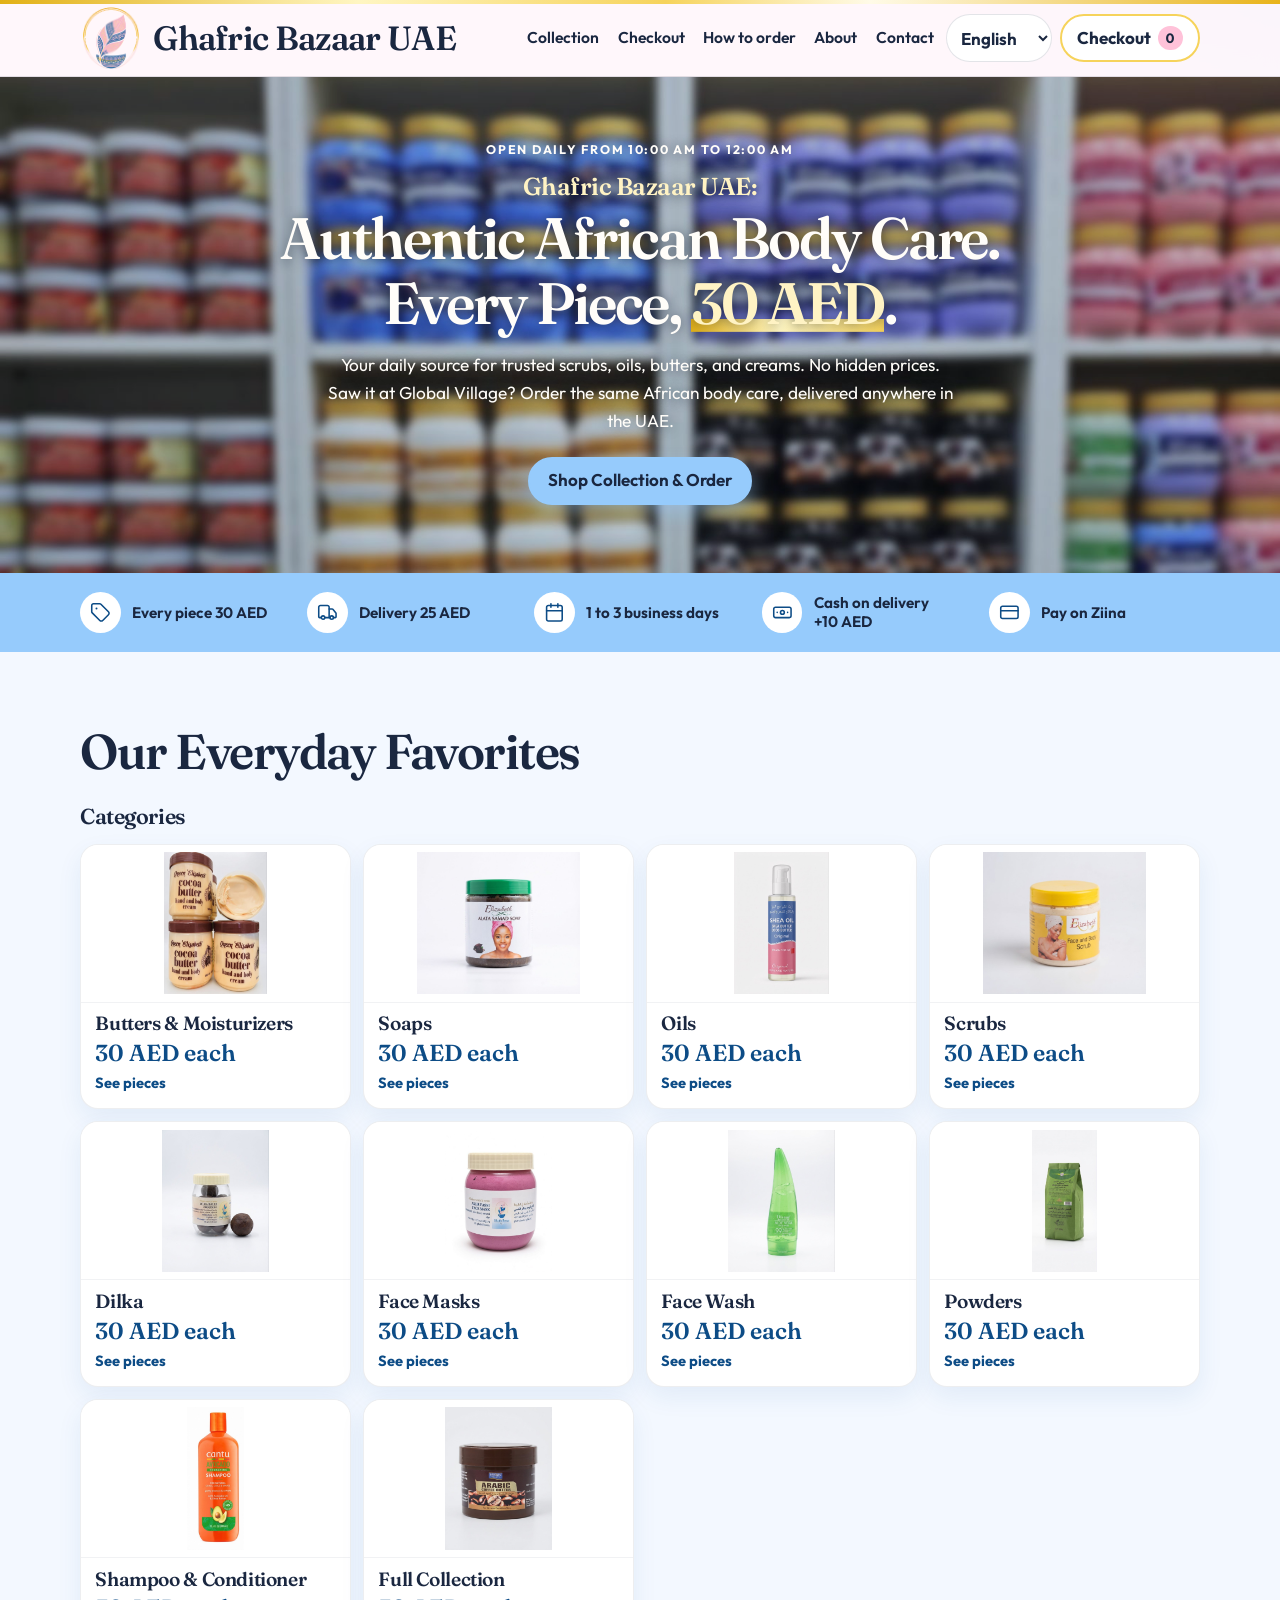
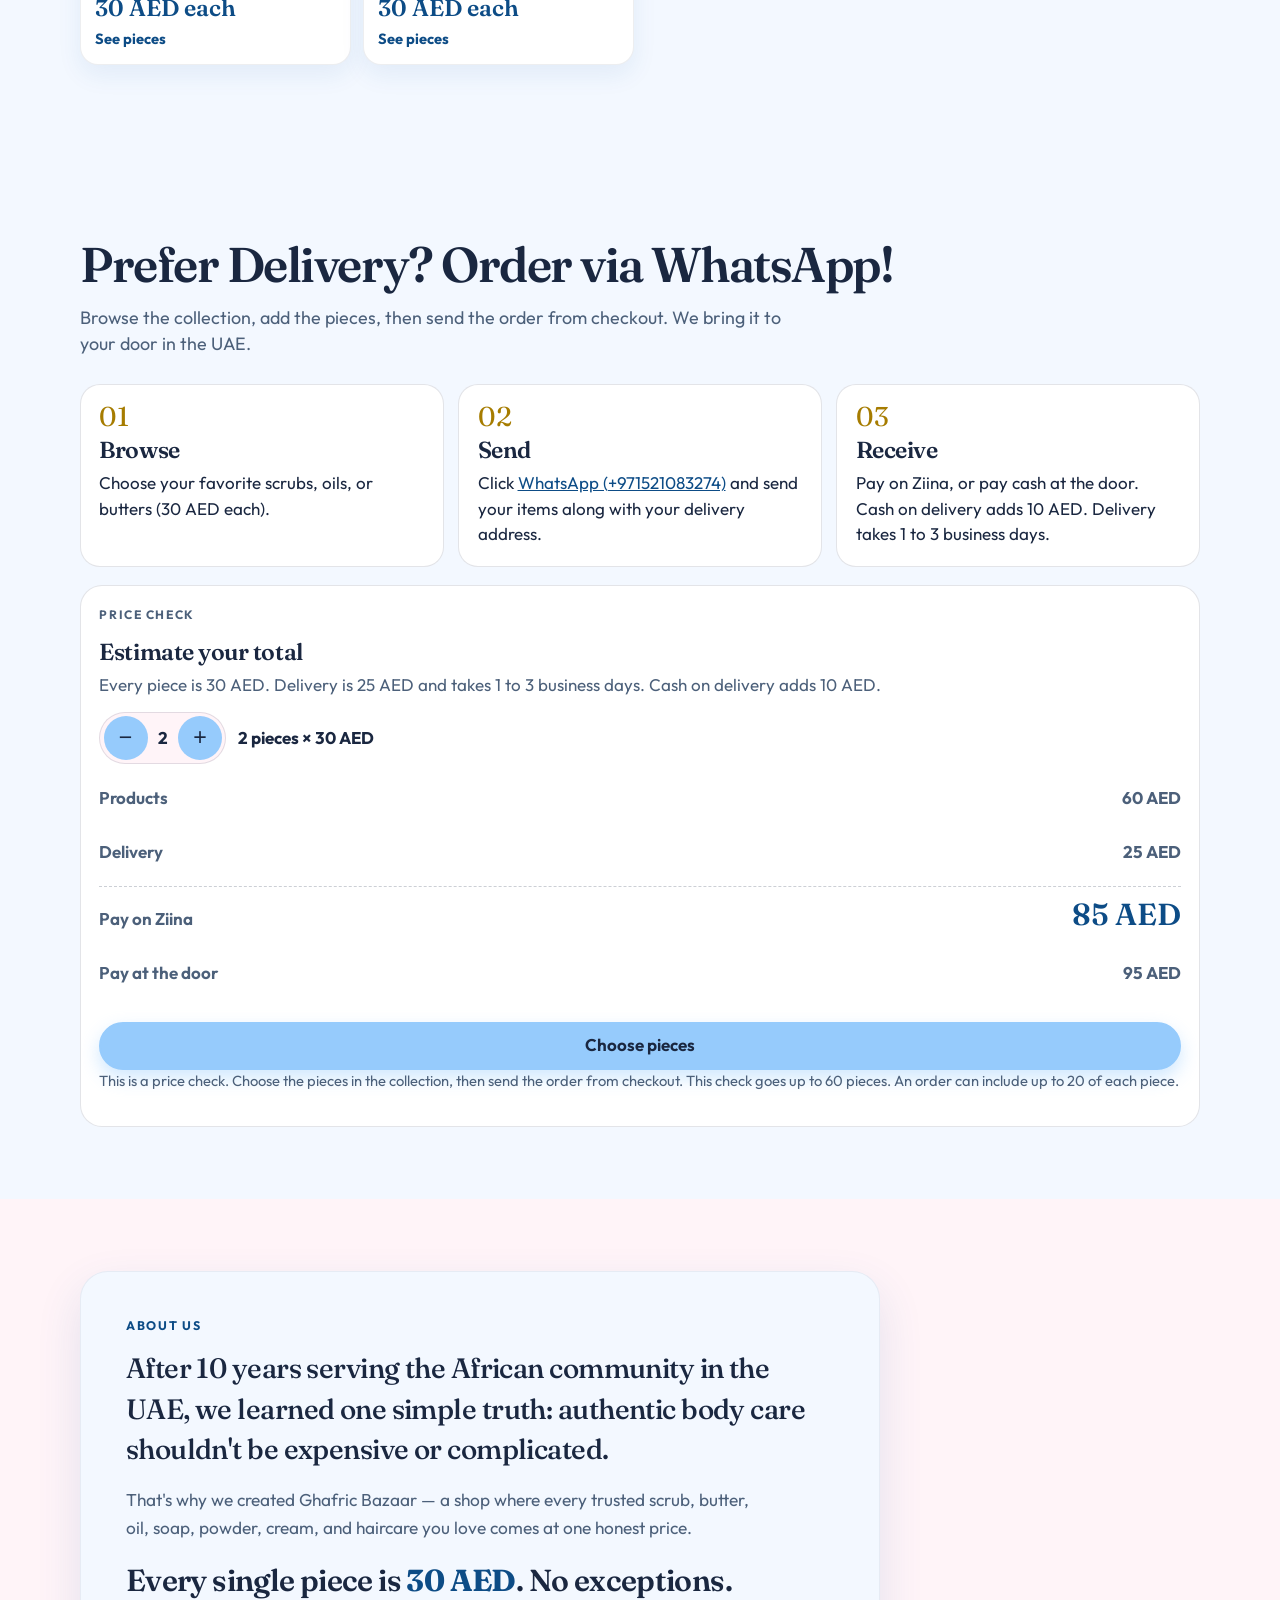
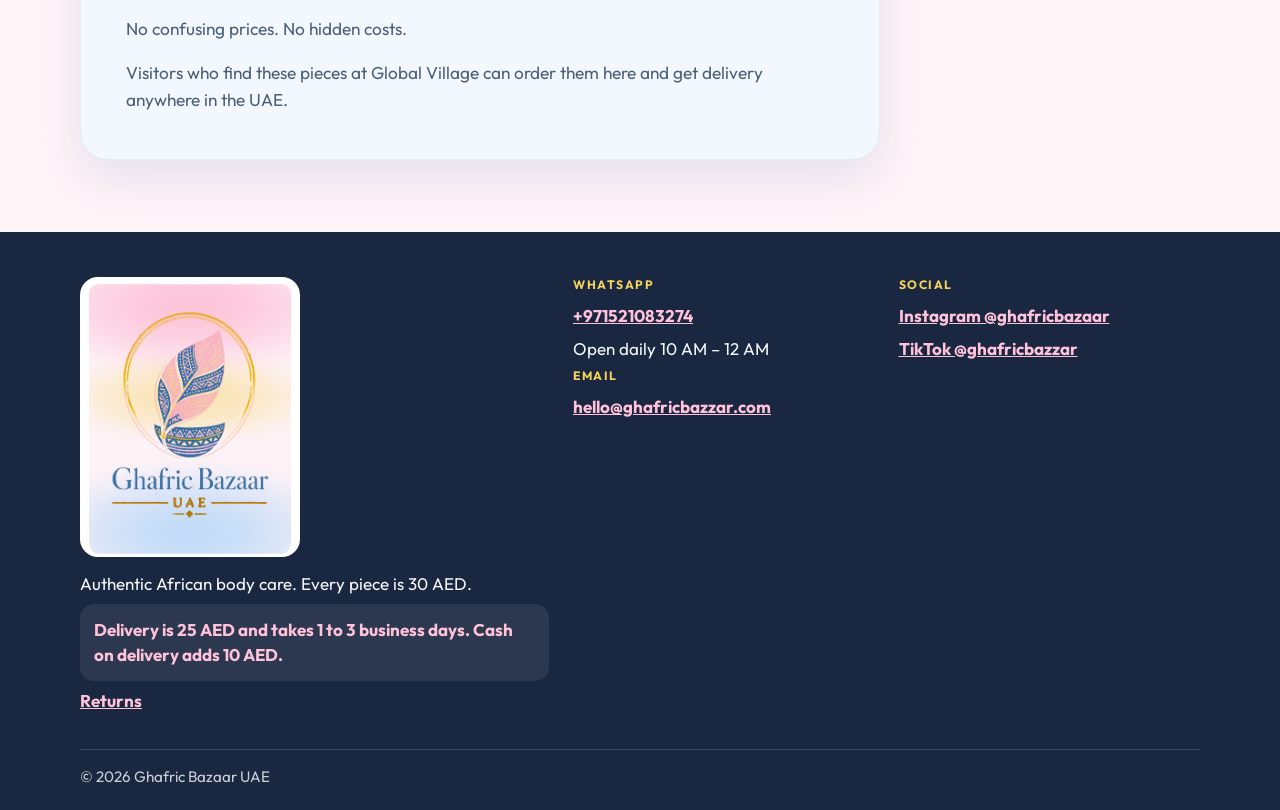
==== commit 9b09c2fb: "Limit free delivery to a 150 AED spend from 7 to 14 November. Co-authored-by: Cursor <cursoragent@cu" ====
--- a/index.html
+++ b/index.html
@@ -790,7 +790,7 @@
         "name": "How much is delivery in Dubai and the UAE?",
         "acceptedAnswer": {
           "@type": "Answer",
-          "text": "Order 2 pieces and delivery is free. One piece, delivery is 25 AED and takes 1 to 3 business days. Cash on delivery adds 10 AED."
+          "text": "Delivery is 25 AED and takes 1 to 3 business days. Cash on delivery adds 10 AED."
         }
       },
       {
@@ -877,7 +877,7 @@
   </header>
 
   <main id="main">
-    <p class="offer-band">Order any 2 pieces and delivery is free.</p>
+    <p class="offer-band" data-offer-slot hidden></p>
     <section class="hero" aria-labelledby="hero-title">
       <div class="hero__photo" aria-hidden="true">
         <img src="images/hero-shelf.jpg?v=3" alt="" width="1800" height="750">
@@ -908,7 +908,7 @@
         </li>
         <li class="feature">
           <span class="feature__mark" aria-hidden="true"><svg class="icon"><use href="#i-truck"></use></svg></span>
-          <span>2 pieces, delivery free</span>
+          <span id="delivery-feature">Delivery 25 AED</span>
         </li>
         <li class="feature">
           <span class="feature__mark" aria-hidden="true"><svg class="icon"><use href="#i-calendar"></use></svg></span>
@@ -1042,7 +1042,8 @@
           <div class="panel estimator">
             <p class="panel__kicker">Price check</p>
             <h3>Estimate your total</h3>
-            <p>Every piece is 30 AED. Order 2 pieces and delivery is free. One piece, delivery is 25 AED. Cash on delivery adds 10 AED.</p>
+            <p>Every piece is 30 AED. Delivery is 25 AED and takes 1 to 3 business days. Cash on delivery adds 10 AED.</p>
+            <p class="offer-line" id="estimator-offer" hidden></p>
             <div class="estimator__qty">
               <div class="stepper" role="group" aria-label="Number of pieces">
                 <button type="button" id="qty-dec" aria-label="Remove one piece">−</button>
@@ -1052,9 +1053,9 @@
               <p class="estimator__math"><span id="qty-copy">2</span> <span id="qty-word">pieces</span> <span class="estimator__times">× 30 AED</span></p>
             </div>
             <p class="estimator__line"><span>Products</span> <strong id="product-total">60 AED</strong></p>
-            <p class="estimator__line"><span>Delivery</span> <strong id="estimator-delivery">Free</strong></p>
-            <p class="estimator__line estimator__line--grand" aria-live="polite"><span>Pay on Ziina</span> <strong id="grand-total">60 AED</strong></p>
-            <p class="estimator__line"><span>Pay at the door</span> <strong id="door-total">70 AED</strong></p>
+            <p class="estimator__line"><span>Delivery</span> <strong id="estimator-delivery">25 AED</strong></p>
+            <p class="estimator__line estimator__line--grand" aria-live="polite"><span>Pay on Ziina</span> <strong id="grand-total">85 AED</strong></p>
+            <p class="estimator__line"><span>Pay at the door</span> <strong id="door-total">95 AED</strong></p>
             <a class="btn btn--primary btn--block" id="estimator-order" href="category.html">
               <span>Choose pieces</span>
             </a>
@@ -1084,7 +1085,7 @@
       <div>
         <img class="footer__logo" src="images/logo.png?v=8" alt="Ghafric Bazaar UAE" width="220" height="288">
         <p>Authentic African body care. Every piece is 30 AED.</p>
-        <p class="notice">Order 2 pieces and delivery is free. One piece, delivery is 25 AED. Cash on delivery adds 10 AED.</p>
+        <p class="notice">Delivery is 25 AED and takes 1 to 3 business days. Cash on delivery adds 10 AED.</p>
         <p><a href="returns.html">Returns</a></p>
       </div>
       <div>
@@ -1109,8 +1110,8 @@
     <span class="to-top__arrow" aria-hidden="true"></span>
   </button>
 
-  <script src="i18n-data.js?v=26"></script>
-  <script src="i18n.js?v=11"></script>
-  <script src="main.js?v=32" defer></script>
+  <script src="i18n-data.js?v=27"></script>
+  <script src="i18n.js?v=12"></script>
+  <script src="main.js?v=33" defer></script>
 </body>
 </html>
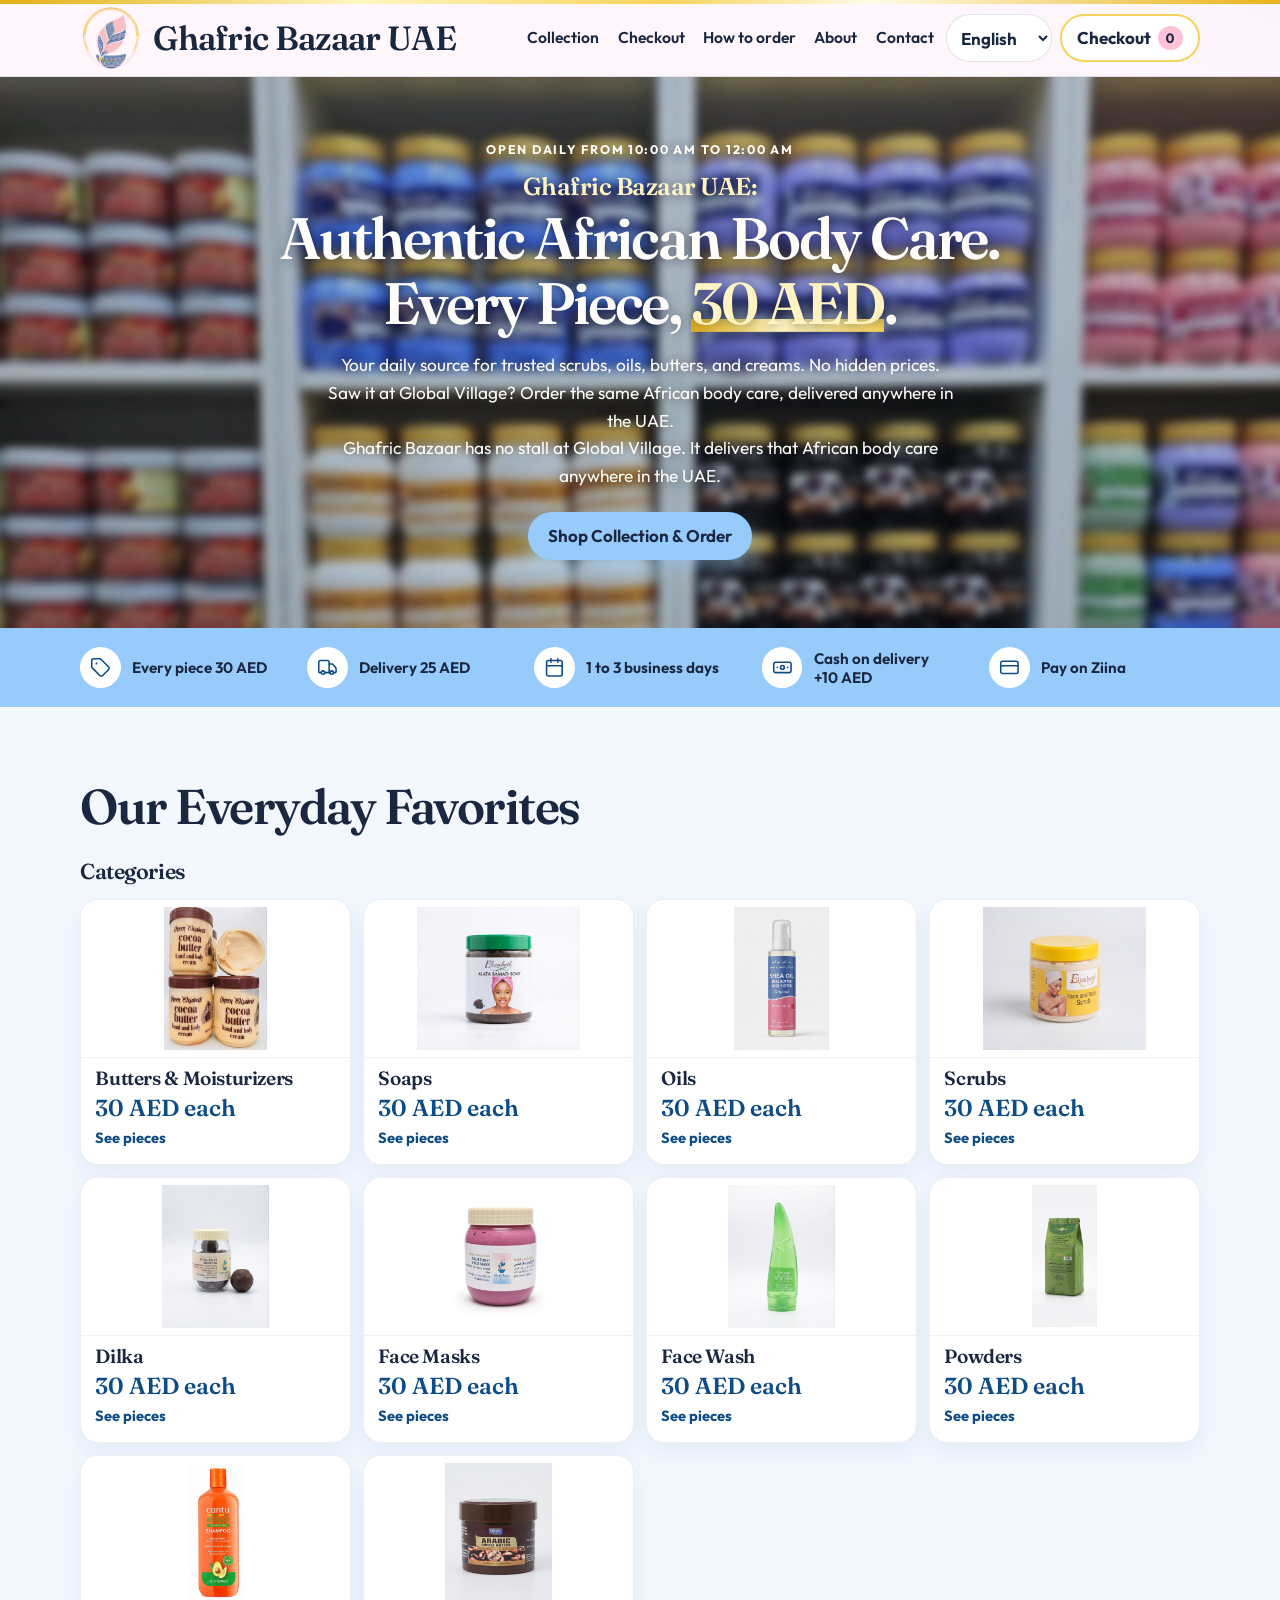
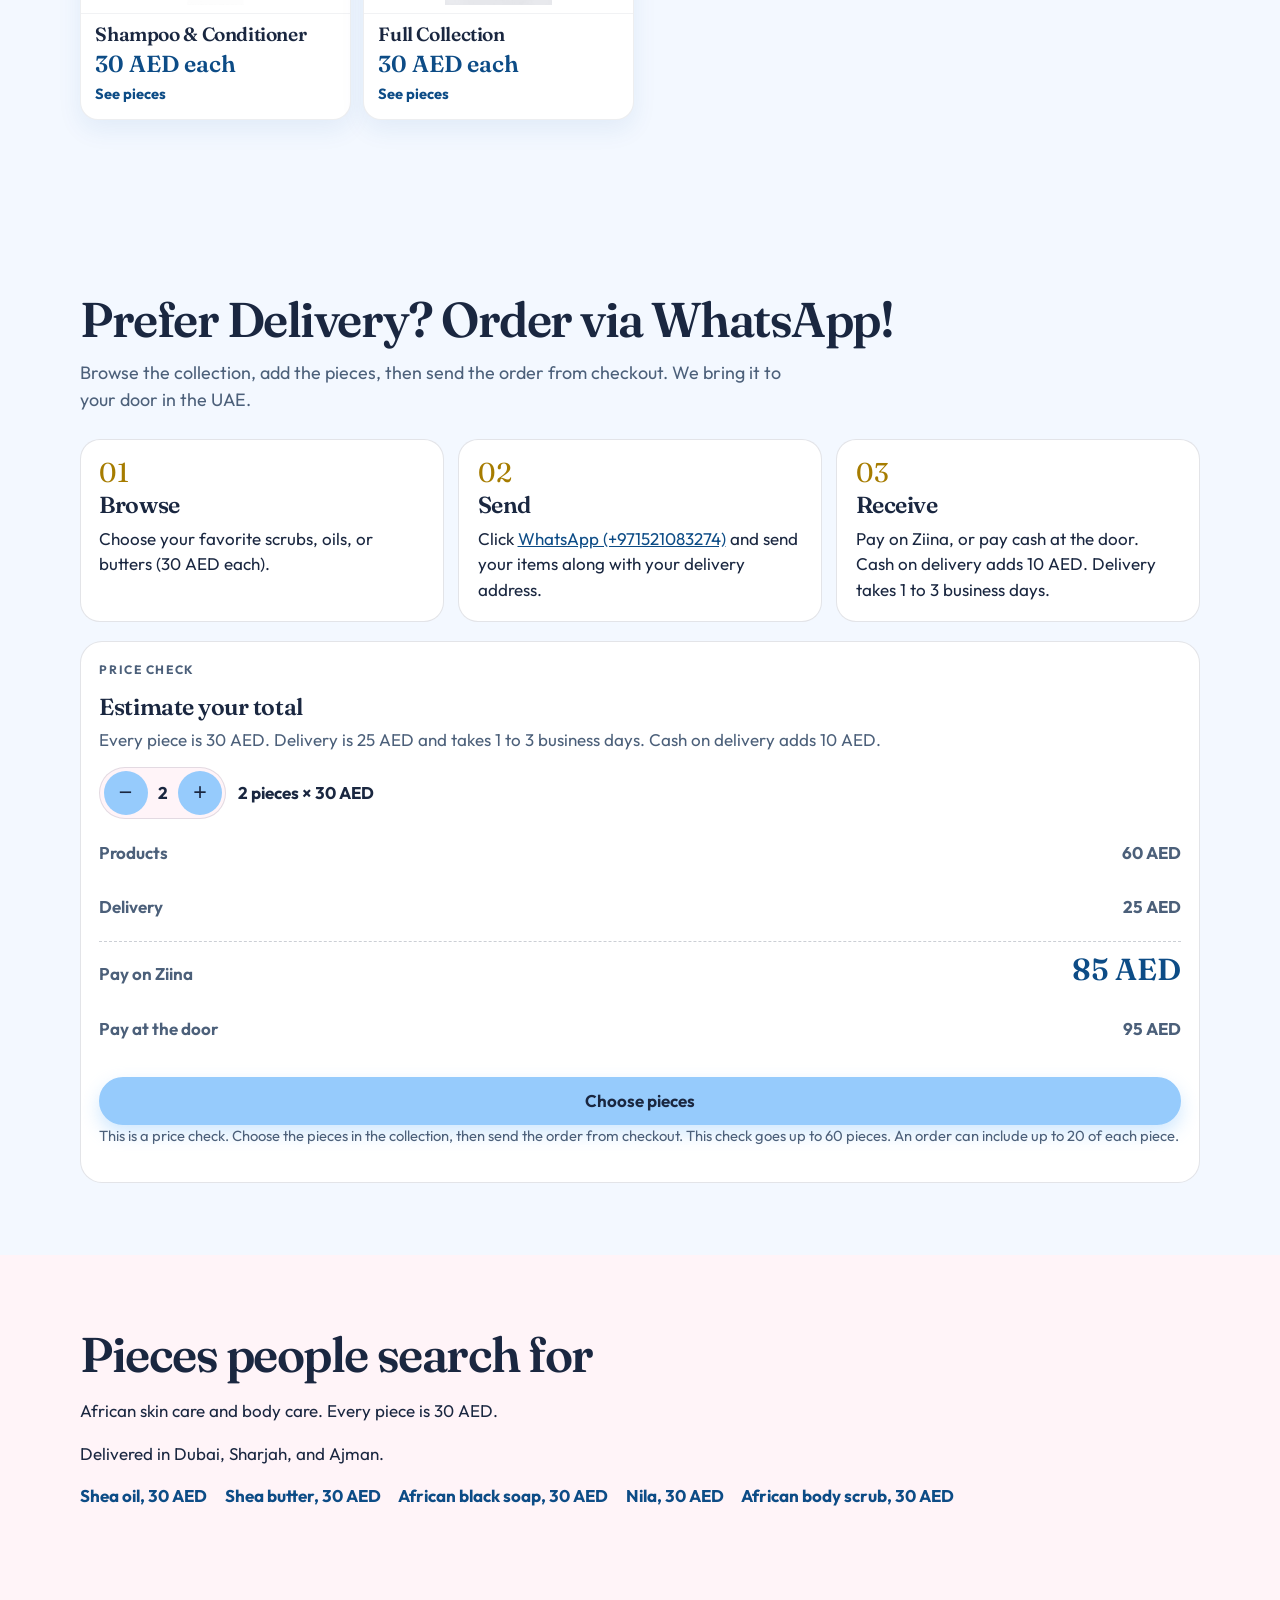
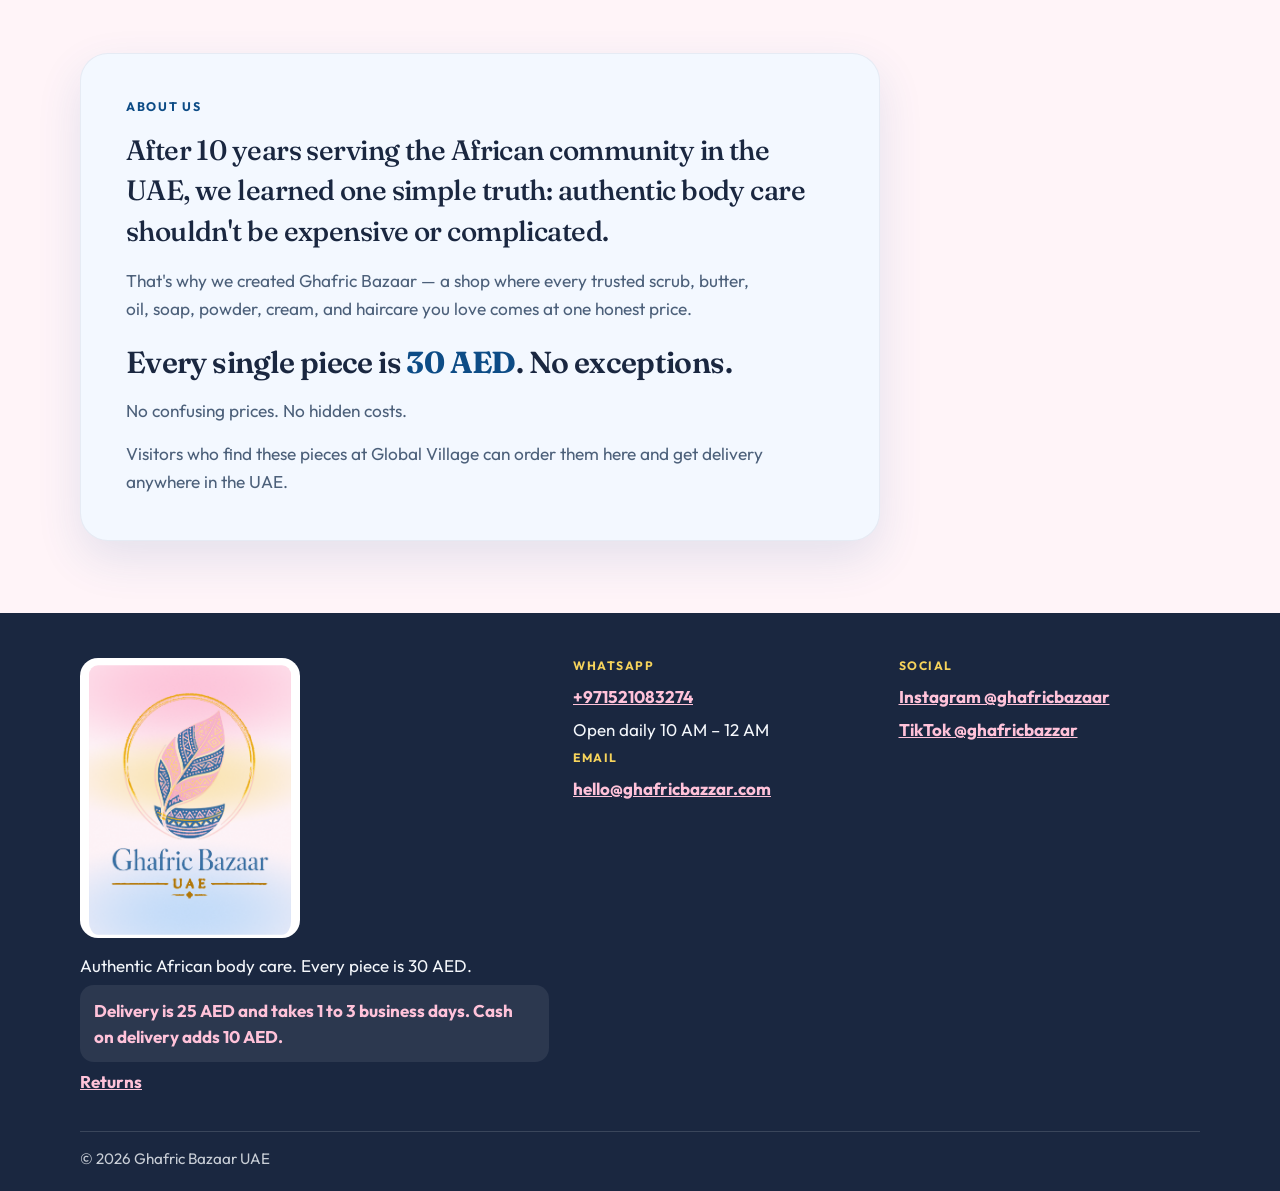
==== commit 7986a2f0: "Add product pages for the searches buyers already type. Co-authored-by: Cursor <cursoragent@cursor.c" ====
--- a/index.html
+++ b/index.html
@@ -3,14 +3,14 @@
 <head>
   <meta charset="utf-8">
   <meta name="viewport" content="width=device-width, initial-scale=1">
-  <meta name="description" content="African shea, nila, and black soap in Dubai. The body care people look for at Global Village, delivered across the UAE. Every piece is 30 AED.">
+  <meta name="description" content="African shea, nila, and black soap in Dubai. The body care people look for at Global Village, delivered across the UAE. Every piece is 30 AED. From 7 to 14 November, spend 150 AED and delivery is free.">
   <meta name="robots" content="index, follow, max-image-preview:large">
   <meta name="geo.region" content="AE-DU">
   <meta name="geo.placename" content="Dubai">
   <meta name="theme-color" content="#ffc2d9">
   <meta name="format-detection" content="telephone=no">
   <meta property="og:title" content="Ghafric Bazaar UAE | African Body Care in Dubai · 30 AED">
-  <meta property="og:description" content="African shea, nila, and black soap in Dubai. The body care people look for at Global Village, delivered across the UAE. Every piece is 30 AED.">
+  <meta property="og:description" content="African shea, nila, and black soap in Dubai. The body care people look for at Global Village, delivered across the UAE. Every piece is 30 AED. From 7 to 14 November, spend 150 AED and delivery is free.">
   <meta property="og:type" content="website">
   <meta property="og:url" content="https://ghafricbazzar.com/">
   <meta property="og:image" content="https://ghafricbazzar.com/images/logo-mark.png?v=5">
@@ -35,25 +35,27 @@
   <link rel="preconnect" href="https://fonts.gstatic.com" crossorigin>
   <link href="https://fonts.googleapis.com/css2?family=Fraunces:opsz,wght@9..144,500;9..144,600;9..144,700&family=Outfit:wght@400;500;600;700&display=swap" rel="stylesheet">
   <link href="https://fonts.googleapis.com/css2?family=Noto+Naskh+Arabic:wght@500;600;700&family=Noto+Nastaliq+Urdu:wght@500;600;700&family=Noto+Sans+Arabic:wght@400;500;600;700&family=Noto+Sans+Devanagari:wght@400;500;600;700&family=Noto+Sans+Ethiopic:wght@400;500;600;700&display=swap" rel="stylesheet">
-  <link rel="stylesheet" href="styles.css?v=theme45">
+  <link rel="stylesheet" href="styles.css?v=theme46">
   <script type="application/ld+json">
   {
     "@context": "https://schema.org",
-    "@type": "Store",
+    "@type": "OnlineStore",
     "name": "Ghafric Bazaar UAE",
     "url": "https://ghafricbazzar.com/",
     "image": "https://ghafricbazzar.com/images/logo-mark.png",
     "logo": "https://ghafricbazzar.com/images/logo-mark.png",
     "priceRange": "30 AED",
     "paymentAccepted": "Ziina, Cash",
-    "description": "African shea, nila, and black soap in Dubai. The body care people look for at Global Village, delivered across the UAE. Every piece is 30 AED. Online daily from 10:00 AM to 12:00 AM.",
+    "description": "African shea, nila, and black soap in Dubai. The body care people look for at Global Village, delivered across the UAE. Every piece is 30 AED. From 7 to 14 November, spend 150 AED and delivery is free. Online daily from 10:00 AM to 12:00 AM.",
     "telephone": "+971521083274",
     "email": "hello@ghafricbazzar.com",
     "currenciesAccepted": "AED",
-    "areaServed": {
-      "@type": "Country",
-      "name": "United Arab Emirates"
-    },
+    "areaServed": [
+      { "@type": "City", "name": "Dubai" },
+      { "@type": "City", "name": "Sharjah" },
+      { "@type": "City", "name": "Ajman" },
+      { "@type": "Country", "name": "United Arab Emirates" }
+    ],
     "openingHoursSpecification": {
       "@type": "OpeningHoursSpecification",
       "dayOfWeek": ["Monday","Tuesday","Wednesday","Thursday","Friday","Saturday","Sunday"],
@@ -758,7 +760,7 @@
     "@type": "WebSite",
     "name": "Ghafric Bazaar UAE",
     "url": "https://ghafricbazzar.com/",
-    "description": "African shea, nila, and black soap in Dubai. The body care people look for at Global Village, delivered across the UAE. Every piece is 30 AED.",
+    "description": "African shea, nila, and black soap in Dubai. The body care people look for at Global Village, delivered across the UAE. Every piece is 30 AED. From 7 to 14 November, spend 150 AED and delivery is free.",
     "inLanguage": "en",
     "publisher": {
       "@type": "Organization",
@@ -787,10 +789,18 @@
       },
       {
         "@type": "Question",
+        "name": "Does Ghafric Bazaar have a stall at Global Village?",
+        "acceptedAnswer": {
+          "@type": "Answer",
+          "text": "No. Ghafric Bazaar has no stall at Global Village. It delivers African body care anywhere in the UAE. Every piece is 30 AED. Order on WhatsApp at +971 52 108 3274."
+        }
+      },
+      {
+        "@type": "Question",
         "name": "How much is delivery in Dubai and the UAE?",
         "acceptedAnswer": {
           "@type": "Answer",
-          "text": "Delivery is 25 AED and takes 1 to 3 business days. Cash on delivery adds 10 AED."
+          "text": "From 7 to 14 November 2026, delivery is free when the pieces add up to 150 AED. After 14 November, delivery is 25 AED and takes 1 to 3 business days. Cash on delivery adds 10 AED."
         }
       },
       {
@@ -877,7 +887,7 @@
   </header>
 
   <main id="main">
-    <p class="offer-band" data-offer-slot hidden></p>
+    <p class="offer-band" data-offer-slot>From 7 to 14 November, spend 150 AED and delivery is free.</p>
     <section class="hero" aria-labelledby="hero-title">
       <div class="hero__photo" aria-hidden="true">
         <img src="images/hero-shelf.jpg?v=3" alt="" width="1800" height="750">
@@ -892,6 +902,7 @@
           </h1>
           <p class="lede">Your daily source for trusted scrubs, oils, butters, and creams. No hidden prices.</p>
           <p class="lede">Saw it at Global Village? Order the same African body care, delivered anywhere in the UAE.</p>
+          <p class="lede">Ghafric Bazaar has no stall at Global Village. It delivers that African body care anywhere in the UAE.</p>
           <div class="hero__actions">
             <a class="btn btn--primary" href="#favorites">Shop Collection &amp; Order</a>
           </div>
@@ -908,7 +919,7 @@
         </li>
         <li class="feature">
           <span class="feature__mark" aria-hidden="true"><svg class="icon"><use href="#i-truck"></use></svg></span>
-          <span id="delivery-feature">Delivery 25 AED</span>
+          <span id="delivery-feature">150 AED, delivery free</span>
         </li>
         <li class="feature">
           <span class="feature__mark" aria-hidden="true"><svg class="icon"><use href="#i-calendar"></use></svg></span>
@@ -1065,6 +1076,21 @@
       </div>
     </section>
 
+    <section class="section" aria-labelledby="search-pieces-title">
+      <div class="wrap">
+        <h2 id="search-pieces-title">Pieces people search for</h2>
+        <p>African skin care and body care. Every piece is 30 AED.</p>
+        <p>Delivered in Dubai, Sharjah, and Ajman.</p>
+        <ul class="piece-nav">
+          <li><a href="shea-oil.html">Shea oil, 30 AED</a></li>
+          <li><a href="shea-butter.html">Shea butter, 30 AED</a></li>
+          <li><a href="african-black-soap.html">African black soap, 30 AED</a></li>
+          <li><a href="nila.html">Nila, 30 AED</a></li>
+          <li><a href="body-scrub.html">African body scrub, 30 AED</a></li>
+        </ul>
+      </div>
+    </section>
+
     <section class="section" id="about" aria-labelledby="about-title">
       <div class="wrap">
         <article class="about-card">
@@ -1110,8 +1136,8 @@
     <span class="to-top__arrow" aria-hidden="true"></span>
   </button>
 
-  <script src="i18n-data.js?v=27"></script>
+  <script src="i18n-data.js?v=29"></script>
   <script src="i18n.js?v=12"></script>
-  <script src="main.js?v=33" defer></script>
+  <script src="main.js?v=34" defer></script>
 </body>
 </html>
--- a/styles.css
+++ b/styles.css
@@ -1421,6 +1421,20 @@
   display: block;
 }
 
+.piece-nav {
+  display: flex;
+  flex-wrap: wrap;
+  gap: 0.55rem 1.1rem;
+  margin: 1rem 0 0;
+  padding: 0;
+  list-style: none;
+}
+
+.piece-nav a {
+  font-weight: 700;
+  text-decoration: none;
+}
+
 .lang {
   display: inline-flex;
   align-items: center;
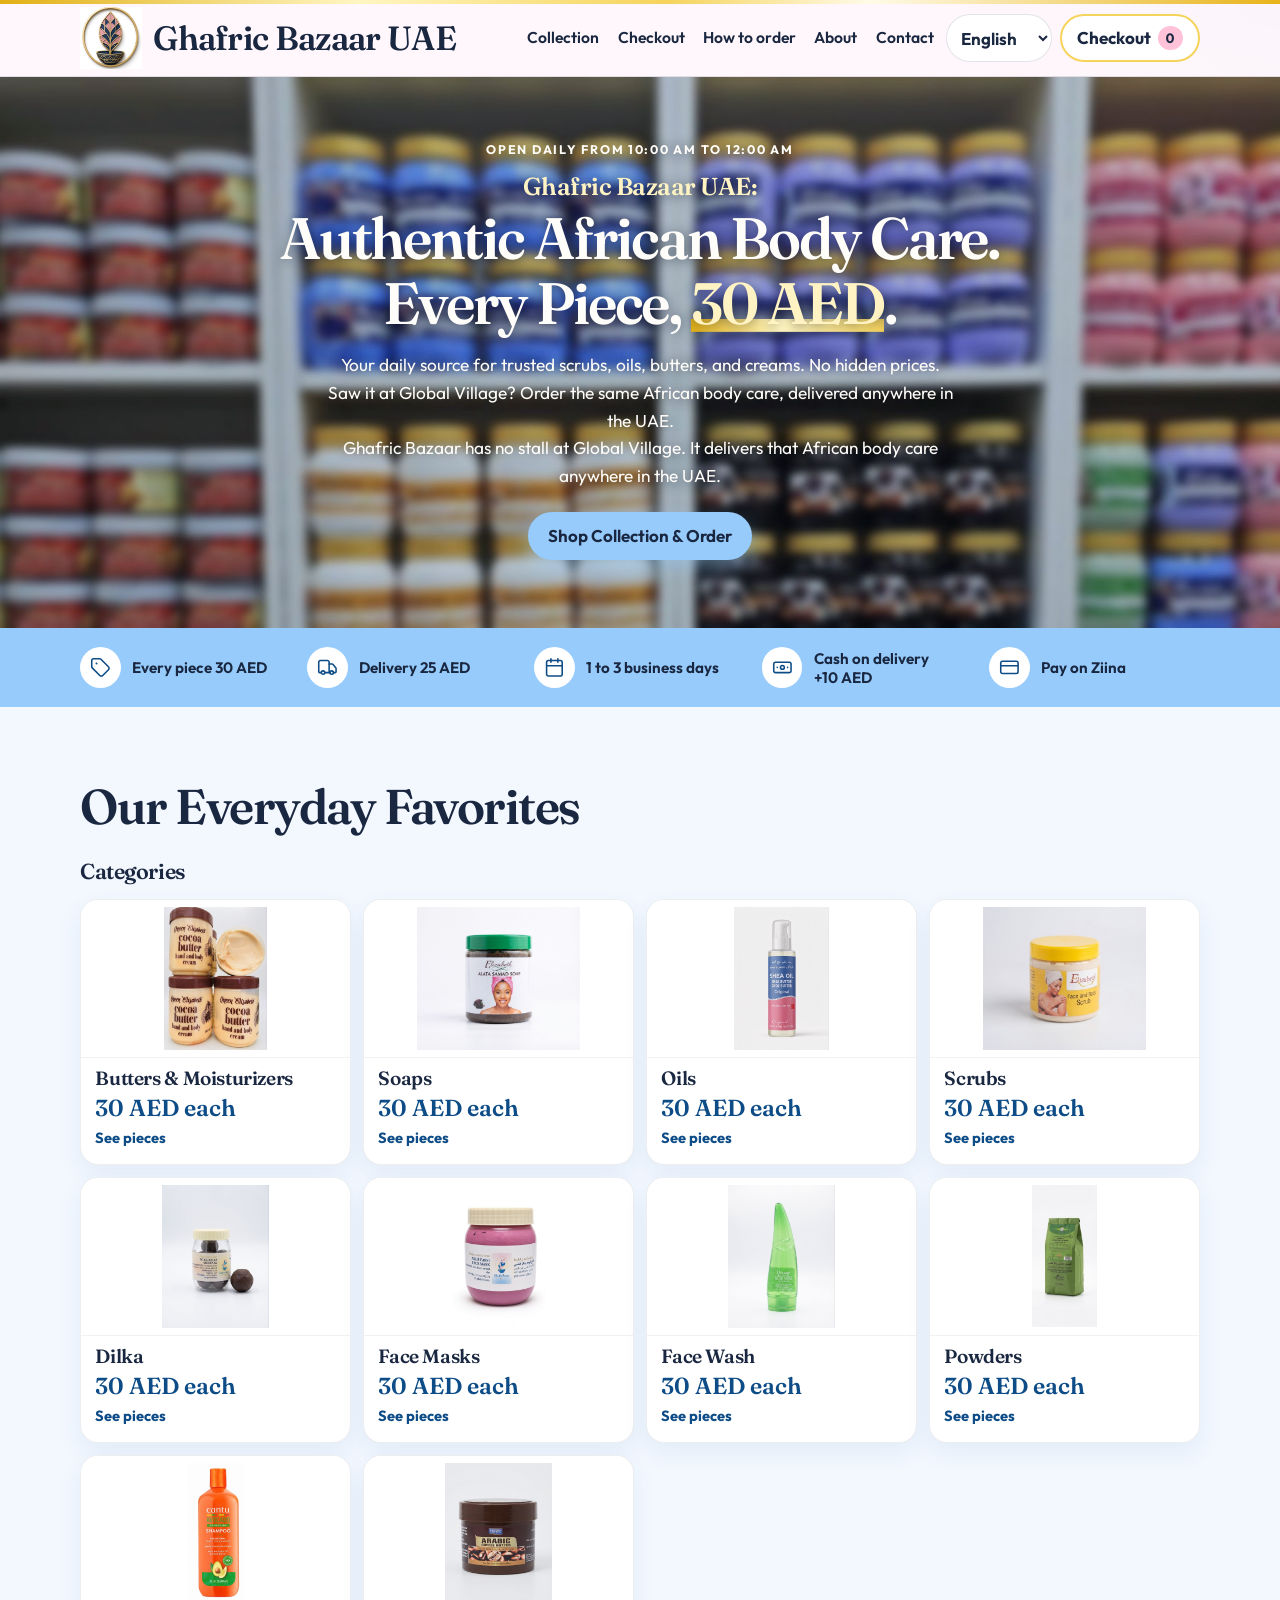
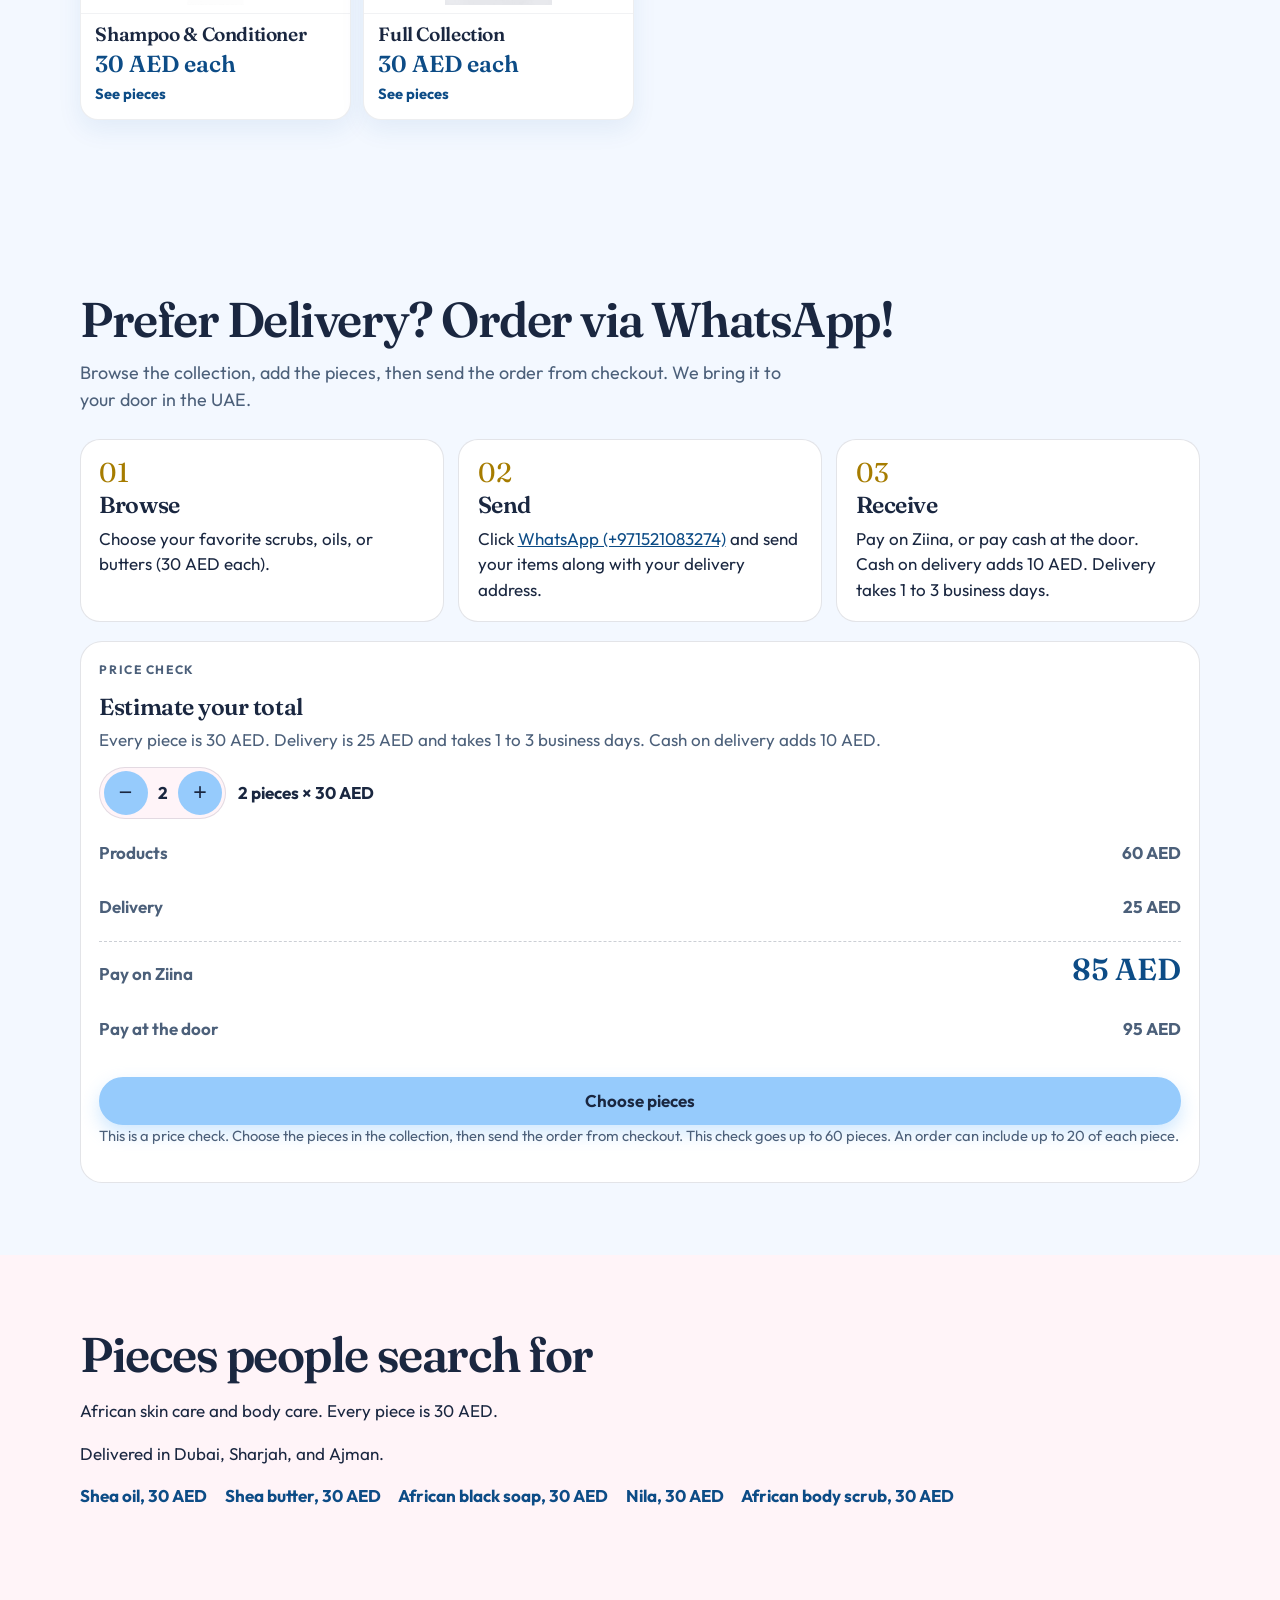
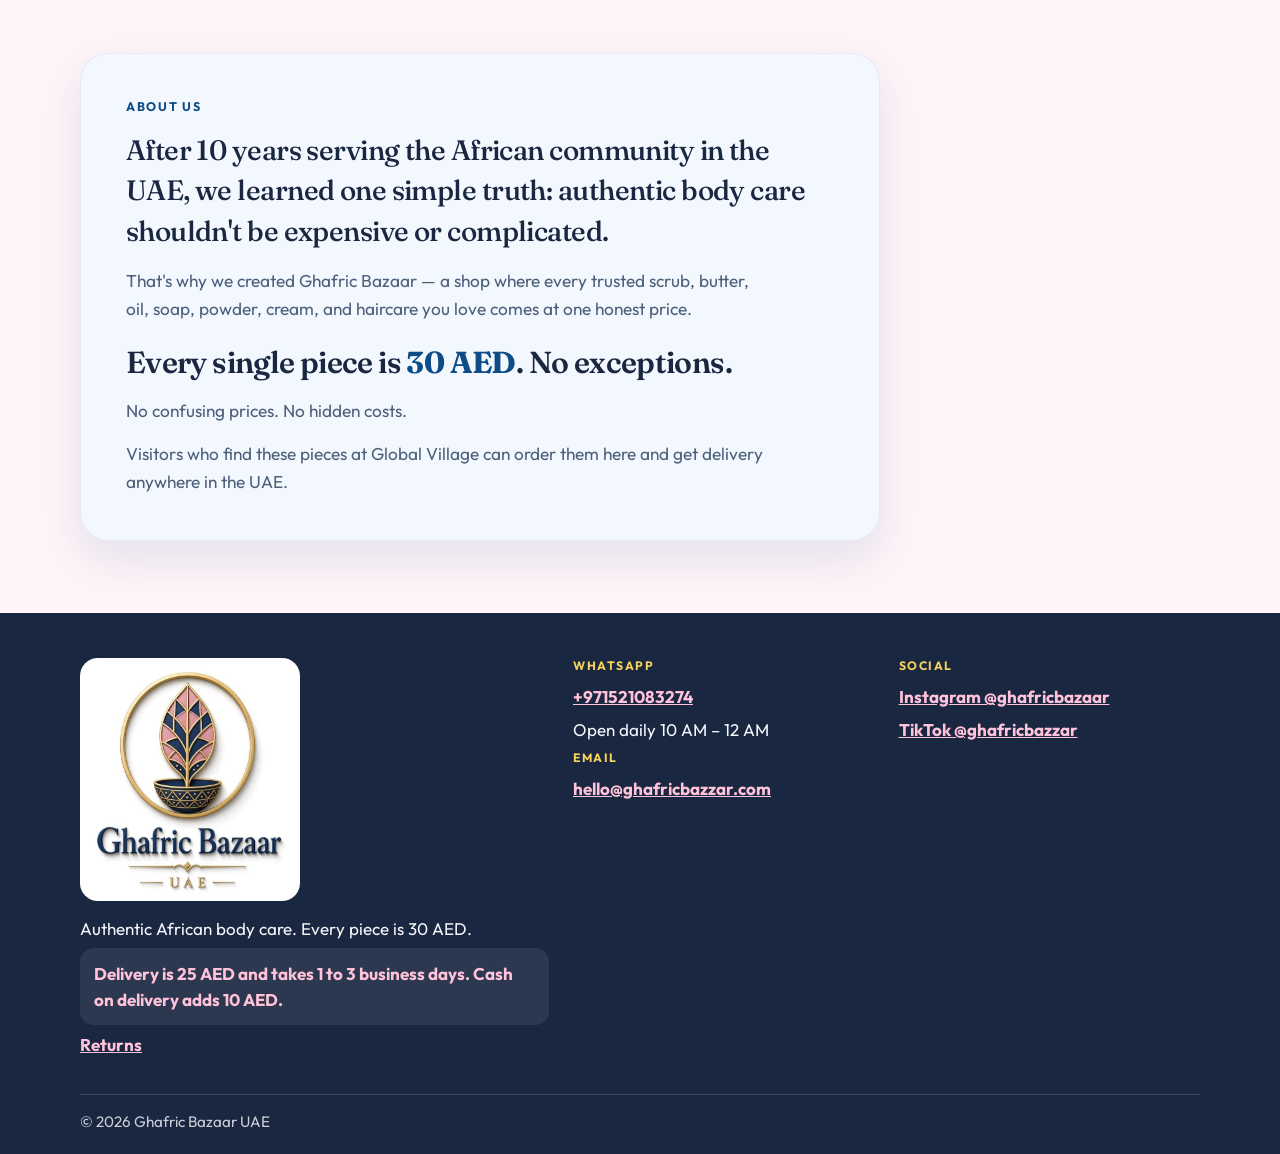
==== commit 30e24469: "Update the shop logo to the gold leaf and bowl. Co-authored-by: Cursor <cursoragent@cursor.com>" ====
--- a/index.html
+++ b/index.html
@@ -13,14 +13,14 @@
   <meta property="og:description" content="African shea, nila, and black soap in Dubai. The body care people look for at Global Village, delivered across the UAE. Every piece is 30 AED. From 7 to 14 November, spend 150 AED and delivery is free.">
   <meta property="og:type" content="website">
   <meta property="og:url" content="https://ghafricbazzar.com/">
-  <meta property="og:image" content="https://ghafricbazzar.com/images/logo-mark.png?v=5">
-  <meta property="og:image:width" content="466">
-  <meta property="og:image:height" content="512">
+  <meta property="og:image" content="https://ghafricbazzar.com/images/logo-mark.png?v=6">
+  <meta property="og:image:width" content="480">
+  <meta property="og:image:height" content="480">
   <meta property="og:image:alt" content="Ghafric Bazaar UAE logo">
   <meta property="og:site_name" content="Ghafric Bazaar UAE">
   <meta property="og:locale" content="en_AE">
   <meta name="twitter:card" content="summary">
-  <meta name="twitter:image" content="https://ghafricbazzar.com/images/logo-mark.png?v=5">
+  <meta name="twitter:image" content="https://ghafricbazzar.com/images/logo-mark.png?v=6">
   <link rel="canonical" href="https://ghafricbazzar.com/">
   <link rel="alternate" hreflang="en" href="https://ghafricbazzar.com/">
   <link rel="alternate" hreflang="ar" href="https://ghafricbazzar.com/?lang=ar">
@@ -30,7 +30,7 @@
   <link rel="alternate" hreflang="tl" href="https://ghafricbazzar.com/?lang=tl">
   <link rel="alternate" hreflang="x-default" href="https://ghafricbazzar.com/">
   <title>Ghafric Bazaar UAE | African Body Care in Dubai · 30 AED</title>
-  <link rel="icon" href="images/logo-mark.png?v=5" type="image/png">
+  <link rel="icon" href="images/logo-mark.png?v=6" type="image/png">
   <link rel="preconnect" href="https://fonts.googleapis.com">
   <link rel="preconnect" href="https://fonts.gstatic.com" crossorigin>
   <link href="https://fonts.googleapis.com/css2?family=Fraunces:opsz,wght@9..144,500;9..144,600;9..144,700&family=Outfit:wght@400;500;600;700&display=swap" rel="stylesheet">
@@ -852,7 +852,7 @@
     <button class="nav-backdrop" type="button" aria-label="Close"></button>
     <div class="header__inner wrap">
       <a class="logo" href="#top">
-        <img class="logo__mark" src="images/logo-mark.png?v=5" alt="" width="62" height="62">
+        <img class="logo__mark" src="images/logo-mark.png?v=6" alt="" width="62" height="62">
         <span class="logo__name">Ghafric Bazaar UAE</span>
       </a>
       <nav class="nav" id="site-nav" aria-label="Primary">
@@ -1109,7 +1109,7 @@
   <footer class="footer" id="contact">
     <div class="wrap footer__grid">
       <div>
-        <img class="footer__logo" src="images/logo.png?v=8" alt="Ghafric Bazaar UAE" width="220" height="288">
+        <img class="footer__logo" src="images/logo.png?v=9" alt="Ghafric Bazaar UAE" width="220" height="253">
         <p>Authentic African body care. Every piece is 30 AED.</p>
         <p class="notice">Delivery is 25 AED and takes 1 to 3 business days. Cash on delivery adds 10 AED.</p>
         <p><a href="returns.html">Returns</a></p>
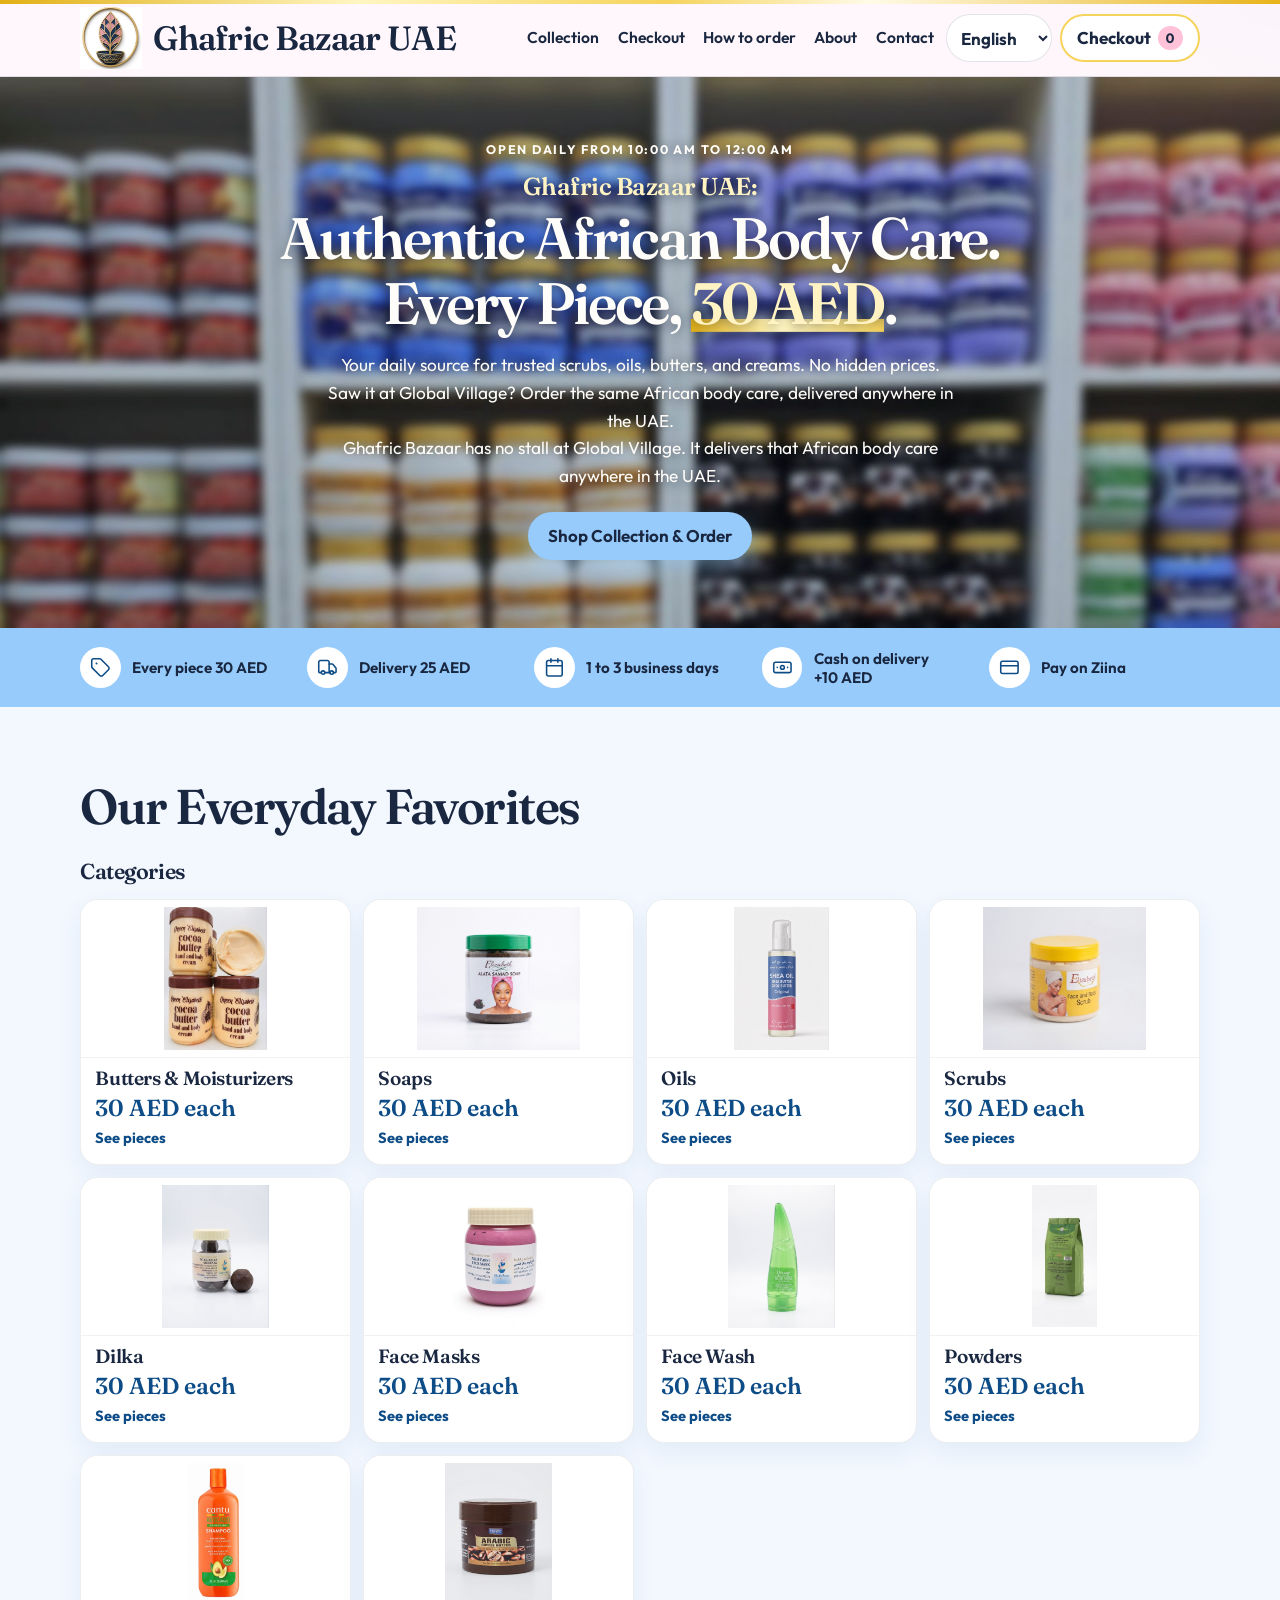
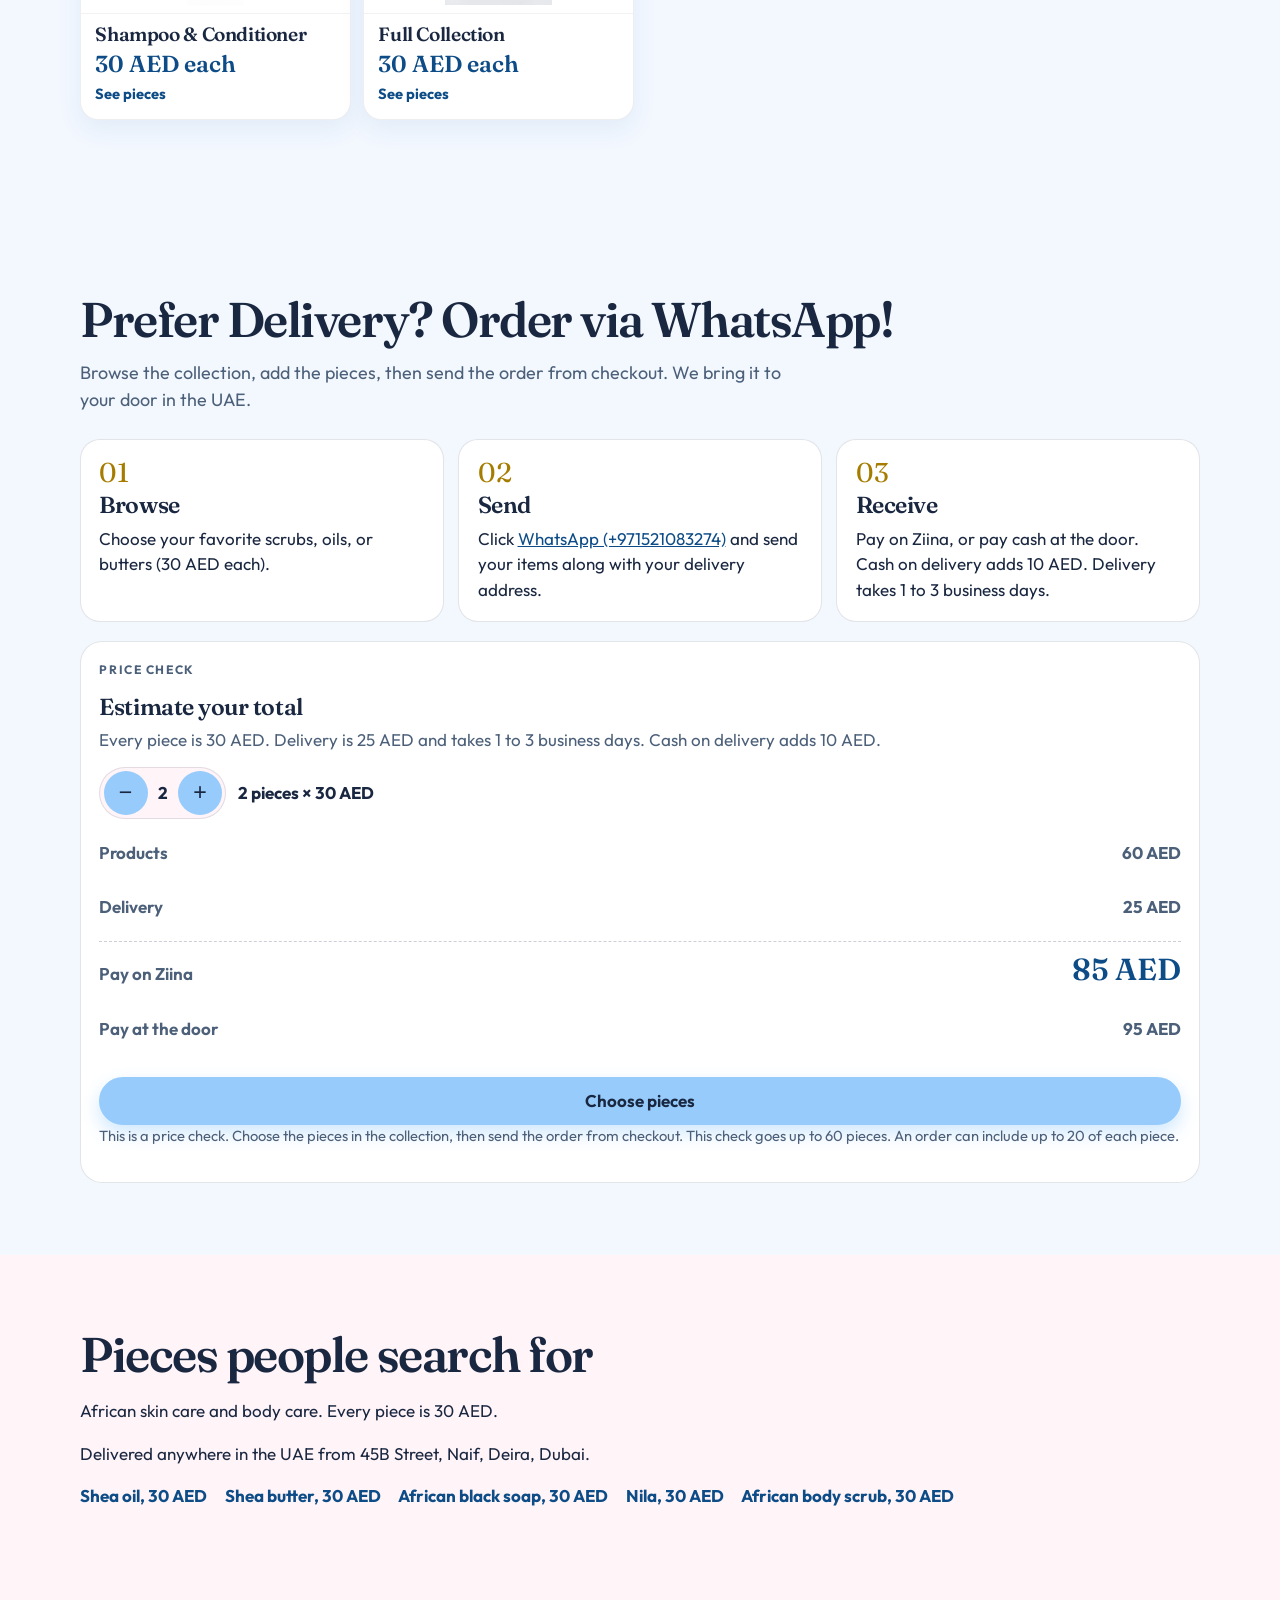
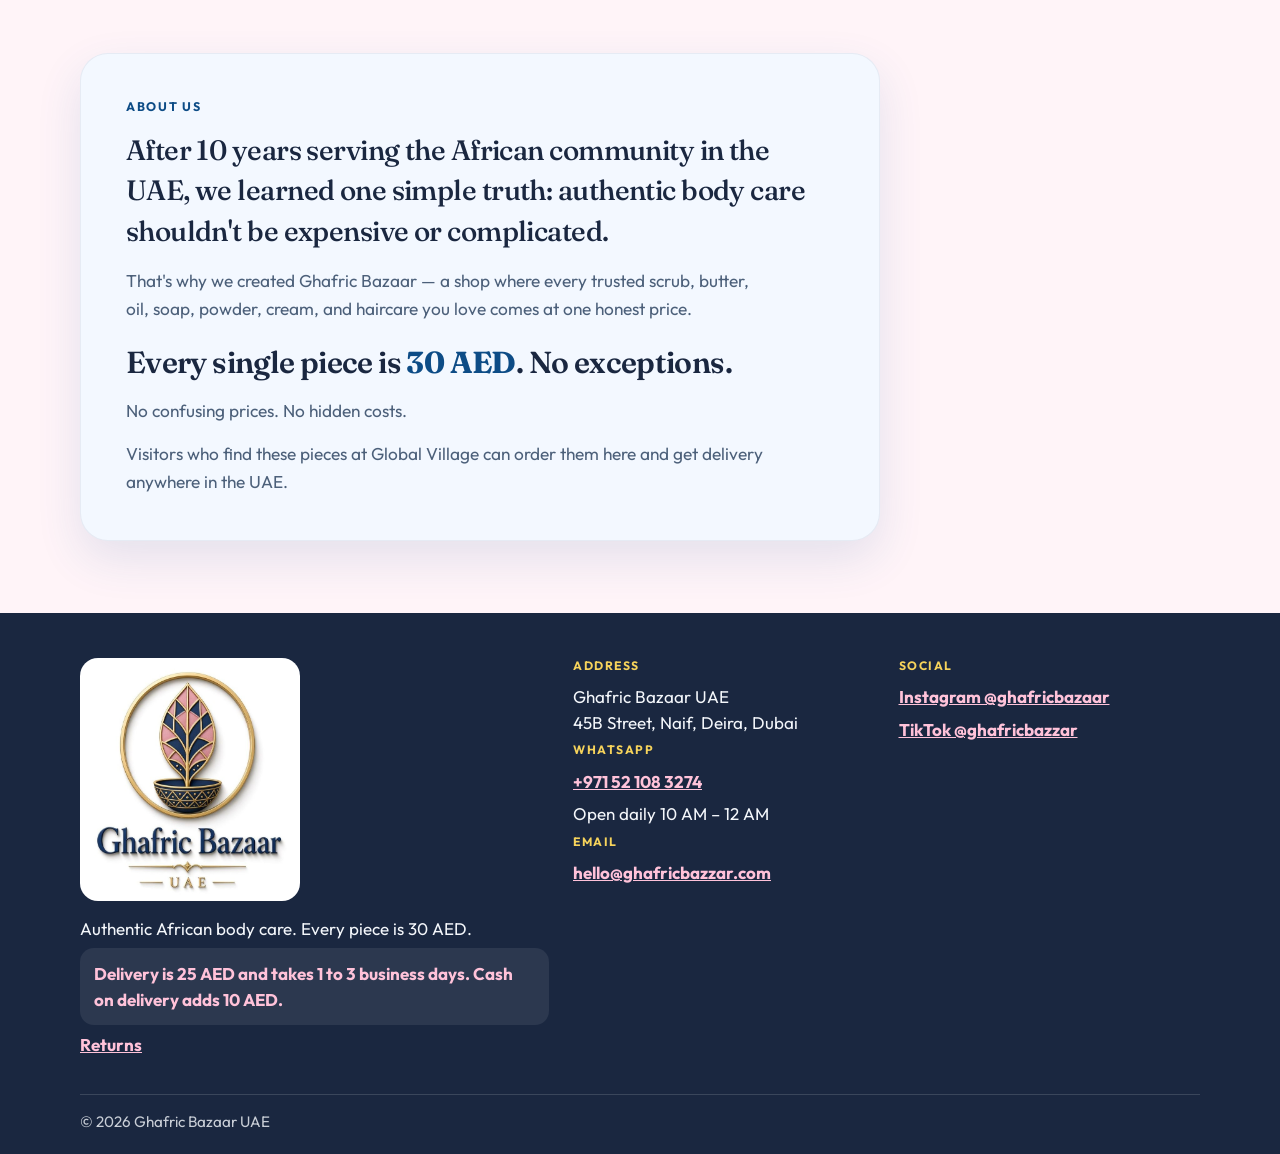
==== commit de51a7ae: "Publish the Naif address so Google can match the shop. Co-authored-by: Cursor <cursoragent@cursor.co" ====
--- a/index.html
+++ b/index.html
@@ -3,14 +3,16 @@
 <head>
   <meta charset="utf-8">
   <meta name="viewport" content="width=device-width, initial-scale=1">
-  <meta name="description" content="African shea, nila, and black soap in Dubai. The body care people look for at Global Village, delivered across the UAE. Every piece is 30 AED. From 7 to 14 November, spend 150 AED and delivery is free.">
+  <meta name="description" content="African shea, nila, and black soap in Dubai. The body care people look for at Global Village, delivered across the UAE. Every piece is 30 AED. Delivery is 25 AED, and free on a 150 AED spend from 7 to 14 November.">
   <meta name="robots" content="index, follow, max-image-preview:large">
   <meta name="geo.region" content="AE-DU">
-  <meta name="geo.placename" content="Dubai">
+  <meta name="geo.placename" content="Naif, Deira, Dubai">
+  <meta name="geo.position" content="25.2734569;55.3153515">
+  <meta name="ICBM" content="25.2734569, 55.3153515">
   <meta name="theme-color" content="#ffc2d9">
   <meta name="format-detection" content="telephone=no">
   <meta property="og:title" content="Ghafric Bazaar UAE | African Body Care in Dubai · 30 AED">
-  <meta property="og:description" content="African shea, nila, and black soap in Dubai. The body care people look for at Global Village, delivered across the UAE. Every piece is 30 AED. From 7 to 14 November, spend 150 AED and delivery is free.">
+  <meta property="og:description" content="African shea, nila, and black soap in Dubai. The body care people look for at Global Village, delivered across the UAE. Every piece is 30 AED. Delivery is 25 AED, and free on a 150 AED spend from 7 to 14 November.">
   <meta property="og:type" content="website">
   <meta property="og:url" content="https://ghafricbazzar.com/">
   <meta property="og:image" content="https://ghafricbazzar.com/images/logo-mark.png?v=6">
@@ -20,6 +22,8 @@
   <meta property="og:site_name" content="Ghafric Bazaar UAE">
   <meta property="og:locale" content="en_AE">
   <meta name="twitter:card" content="summary">
+  <meta name="twitter:title" content="Ghafric Bazaar UAE | African Body Care in Dubai · 30 AED">
+  <meta name="twitter:description" content="African shea, nila, and black soap in Dubai. The body care people look for at Global Village, delivered across the UAE. Every piece is 30 AED. Delivery is 25 AED, and free on a 150 AED spend from 7 to 14 November.">
   <meta name="twitter:image" content="https://ghafricbazzar.com/images/logo-mark.png?v=6">
   <link rel="canonical" href="https://ghafricbazzar.com/">
   <link rel="alternate" hreflang="en" href="https://ghafricbazzar.com/">
@@ -46,14 +50,45 @@
     "logo": "https://ghafricbazzar.com/images/logo-mark.png",
     "priceRange": "30 AED",
     "paymentAccepted": "Ziina, Cash",
-    "description": "African shea, nila, and black soap in Dubai. The body care people look for at Global Village, delivered across the UAE. Every piece is 30 AED. From 7 to 14 November, spend 150 AED and delivery is free. Online daily from 10:00 AM to 12:00 AM.",
+    "description": "African shea, nila, and black soap in Dubai. The body care people look for at Global Village, delivered across the UAE. Every piece is 30 AED. Delivery is 25 AED, and free on a 150 AED spend from 7 to 14 November. Online daily from 10:00 AM to 12:00 AM.",
+    "@id": "https://ghafricbazzar.com/#shop",
     "telephone": "+971521083274",
     "email": "hello@ghafricbazzar.com",
     "currenciesAccepted": "AED",
+    "address": {
+      "@type": "PostalAddress",
+      "streetAddress": "45B Street",
+      "addressLocality": "Naif",
+      "addressRegion": "Dubai",
+      "addressCountry": "AE"
+    },
+    "geo": {
+      "@type": "GeoCoordinates",
+      "latitude": 25.2734569,
+      "longitude": 55.3153515
+    },
+    "contactPoint": {
+      "@type": "ContactPoint",
+      "telephone": "+971521083274",
+      "email": "hello@ghafricbazzar.com",
+      "contactType": "customer service",
+      "areaServed": "AE",
+      "availableLanguage": ["English", "Arabic", "Amharic", "Hindi", "Urdu", "Filipino"],
+      "hoursAvailable": {
+        "@type": "OpeningHoursSpecification",
+        "dayOfWeek": ["Monday","Tuesday","Wednesday","Thursday","Friday","Saturday","Sunday"],
+        "opens": "10:00",
+        "closes": "23:59"
+      }
+    },
     "areaServed": [
       { "@type": "City", "name": "Dubai" },
       { "@type": "City", "name": "Sharjah" },
       { "@type": "City", "name": "Ajman" },
+      { "@type": "City", "name": "Abu Dhabi" },
+      { "@type": "City", "name": "Ras Al Khaimah" },
+      { "@type": "City", "name": "Fujairah" },
+      { "@type": "City", "name": "Umm Al Quwain" },
       { "@type": "Country", "name": "United Arab Emirates" }
     ],
     "openingHoursSpecification": {
@@ -760,13 +795,21 @@
     "@type": "WebSite",
     "name": "Ghafric Bazaar UAE",
     "url": "https://ghafricbazzar.com/",
-    "description": "African shea, nila, and black soap in Dubai. The body care people look for at Global Village, delivered across the UAE. Every piece is 30 AED. From 7 to 14 November, spend 150 AED and delivery is free.",
+    "description": "African shea, nila, and black soap in Dubai. The body care people look for at Global Village, delivered across the UAE. Every piece is 30 AED. Delivery is 25 AED, and free on a 150 AED spend from 7 to 14 November.",
     "inLanguage": "en",
     "publisher": {
       "@type": "Organization",
       "name": "Ghafric Bazaar UAE",
       "url": "https://ghafricbazzar.com/",
       "logo": "https://ghafricbazzar.com/images/logo-mark.png",
+      "telephone": "+971521083274",
+      "address": {
+        "@type": "PostalAddress",
+        "streetAddress": "45B Street",
+        "addressLocality": "Naif",
+        "addressRegion": "Dubai",
+        "addressCountry": "AE"
+      },
       "sameAs": [
         "https://www.instagram.com/ghafricbazaar/",
         "https://www.tiktok.com/@ghafricbazzar"
@@ -789,6 +832,14 @@
       },
       {
         "@type": "Question",
+        "name": "Where is Ghafric Bazaar?",
+        "acceptedAnswer": {
+          "@type": "Answer",
+          "text": "Ghafric Bazaar UAE is at 45B Street, Naif, Deira, Dubai. It delivers African body care anywhere in the UAE. Every piece is 30 AED. Order on WhatsApp at +971 52 108 3274."
+        }
+      },
+      {
+        "@type": "Question",
         "name": "Does Ghafric Bazaar have a stall at Global Village?",
         "acceptedAnswer": {
           "@type": "Answer",
@@ -800,7 +851,7 @@
         "name": "How much is delivery in Dubai and the UAE?",
         "acceptedAnswer": {
           "@type": "Answer",
-          "text": "From 7 to 14 November 2026, delivery is free when the pieces add up to 150 AED. After 14 November, delivery is 25 AED and takes 1 to 3 business days. Cash on delivery adds 10 AED."
+          "text": "From 7 to 14 November 2026, delivery is free when the pieces add up to 150 AED. Under 150 AED, delivery stays 25 AED. After 14 November, delivery is 25 AED and takes 1 to 3 business days. Cash on delivery adds 10 AED even when delivery is free."
         }
       },
       {
@@ -1080,7 +1131,7 @@
       <div class="wrap">
         <h2 id="search-pieces-title">Pieces people search for</h2>
         <p>African skin care and body care. Every piece is 30 AED.</p>
-        <p>Delivered in Dubai, Sharjah, and Ajman.</p>
+        <p>Delivered anywhere in the UAE from 45B Street, Naif, Deira, Dubai.</p>
         <ul class="piece-nav">
           <li><a href="shea-oil.html">Shea oil, 30 AED</a></li>
           <li><a href="shea-butter.html">Shea butter, 30 AED</a></li>
@@ -1115,8 +1166,10 @@
         <p><a href="returns.html">Returns</a></p>
       </div>
       <div>
+        <h2>Address</h2>
+        <p>Ghafric Bazaar UAE<br>45B Street, Naif, Deira, Dubai</p>
         <h2>WhatsApp</h2>
-        <p><a data-wa="wa.order" href="https://wa.me/971521083274?text=Hello%20Ghafric%20Bazaar%20UAE%21">+971521083274</a></p>
+        <p><a data-wa="wa.order" href="https://wa.me/971521083274?text=Hello%20Ghafric%20Bazaar%20UAE%21">+971 52 108 3274</a></p>
         <p>Open daily 10 AM – 12 AM</p>
         <h2>Email</h2>
         <p><a href="mailto:hello@ghafricbazzar.com">hello@ghafricbazzar.com</a></p>
